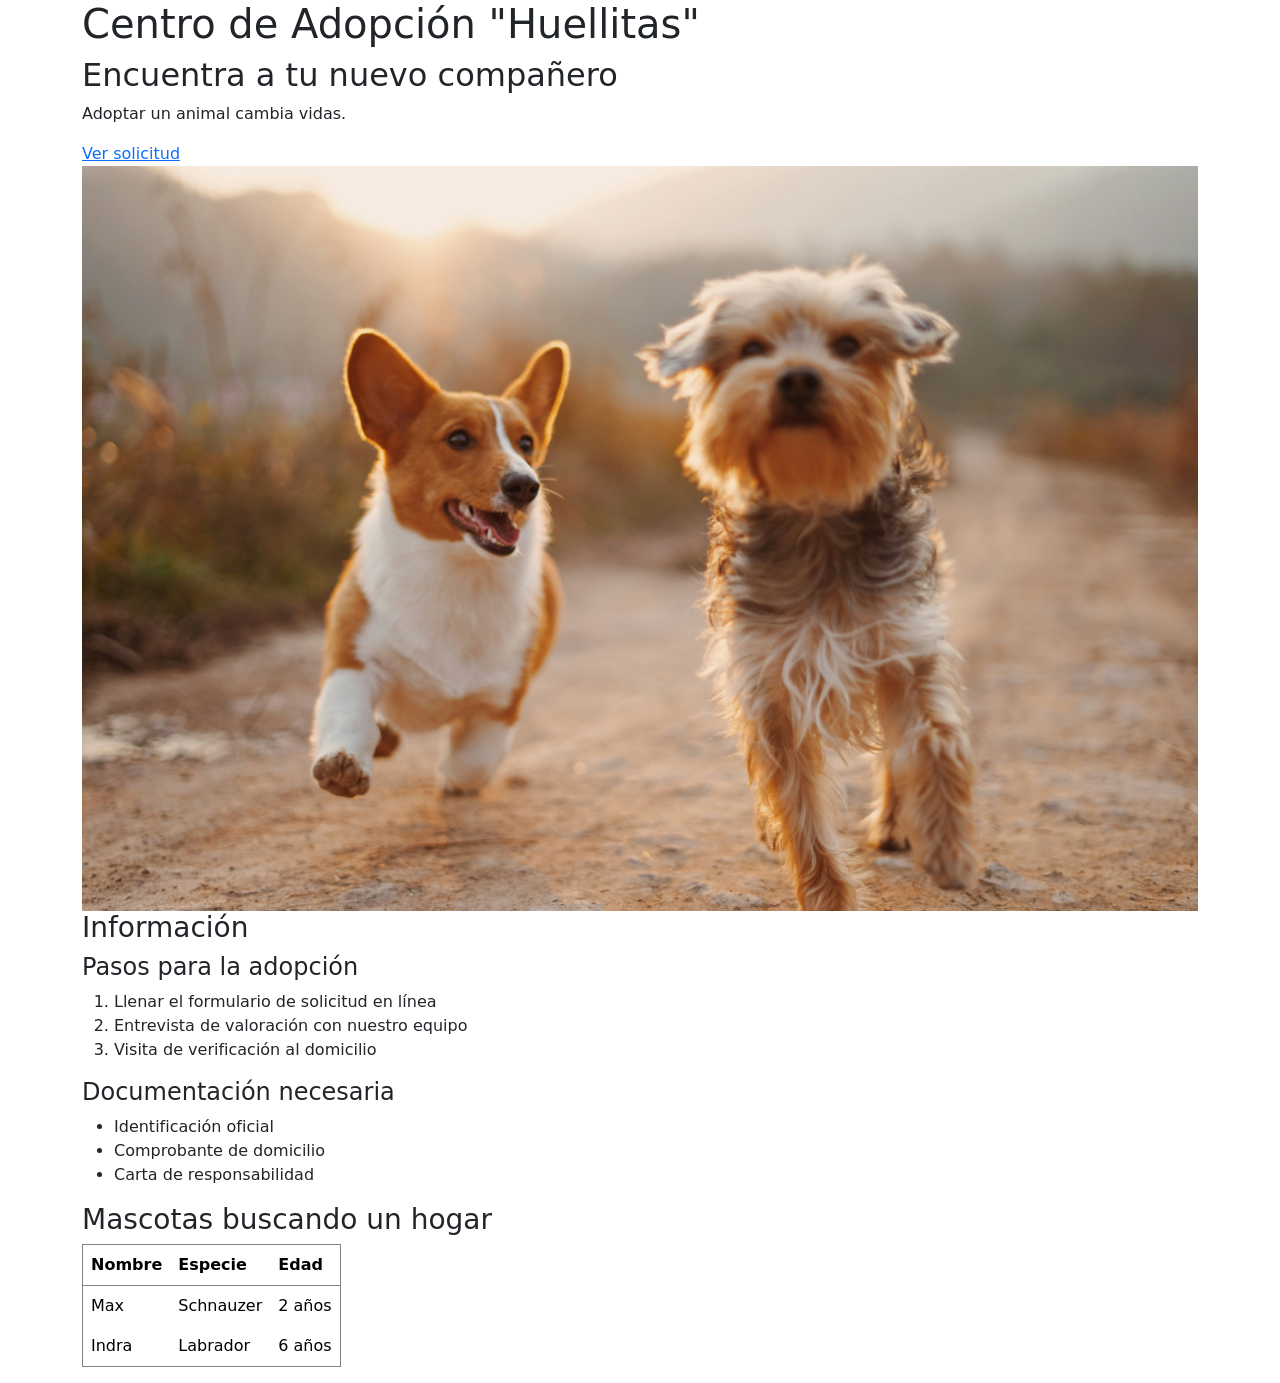
==== index.html @ dd80f207 "first commit" ====
<!DOCTYPE html>
<html lang="es">
<head>
  <meta charset="UTF-8">
  <meta name="viewport" content="width=device-width, initial-scale=1.0">
  <title>Centro de adopción "Huellitas"</title>

  <link href="https://cdn.jsdelivr.net/npm/bootstrap@5.3.8/dist/css/bootstrap.min.css" rel="stylesheet">
</head>
<body>
  <header>
    <!-- Contenido de header -->
  </header>

  <main>
    <section class="hero">
      <div class="container">
        <div class="hero-contenido">
          <h1>Centro de Adopción "Huellitas"</h1>
          <h2>Encuentra a tu nuevo compañero</h2>
          <p>Adoptar un animal cambia vidas.</p>
          <a href="pages/solicitud.html">Ver solicitud</a>
          <img src="img/EBAC2.jpg" class="img-fluid" alt="Imagen ilustrativa de perros corriendo">
        </div>
      </div>
    </section>

    <section class="List">
    <div class="container">
        <h3>Información</h3>
        <div class="ordered list">
          <h4>Pasos para la adopción</h4>
            <ol>
              <li>Llenar el formulario de solicitud en línea</li>
              <li>Entrevista de valoración con nuestro equipo</li>
              <li>Visita de verificación al domicilio</li>
            </ol>
        </div>
        <div class="unordered-list">
          <h4>Documentación necesaria</h4>
            <ul>
              <li>Identificación oficial</li>
              <li>Comprobante de domicilio</li>
              <li>Carta de responsabilidad</li>
            </ul>
        </div>
    </div>
    </section>

    <section class="table">
    <div class="container">
      <h3>Mascotas buscando un hogar</h3>
        <table border="1" cellpadding="8">
          <thead>
            <tr>
              <th>Nombre</th>
              <th>Especie</th>
              <th>Edad</th>
            </tr>
          </thead>
          <tbody>
           <tr>
            <td>Max</td>
            <td>Schnauzer</td>
            <td>2 años</td>
           </tr>
           <tr>
            <td>Indra</td>
            <td>Labrador</td>
            <td>6 años</td>
           </tr>
          </tbody>
        </table>
    </div>   
    </section>
  </main>

  <footer>
    <!-- Contenido de footer -->
  </footer>
</body>
</html>
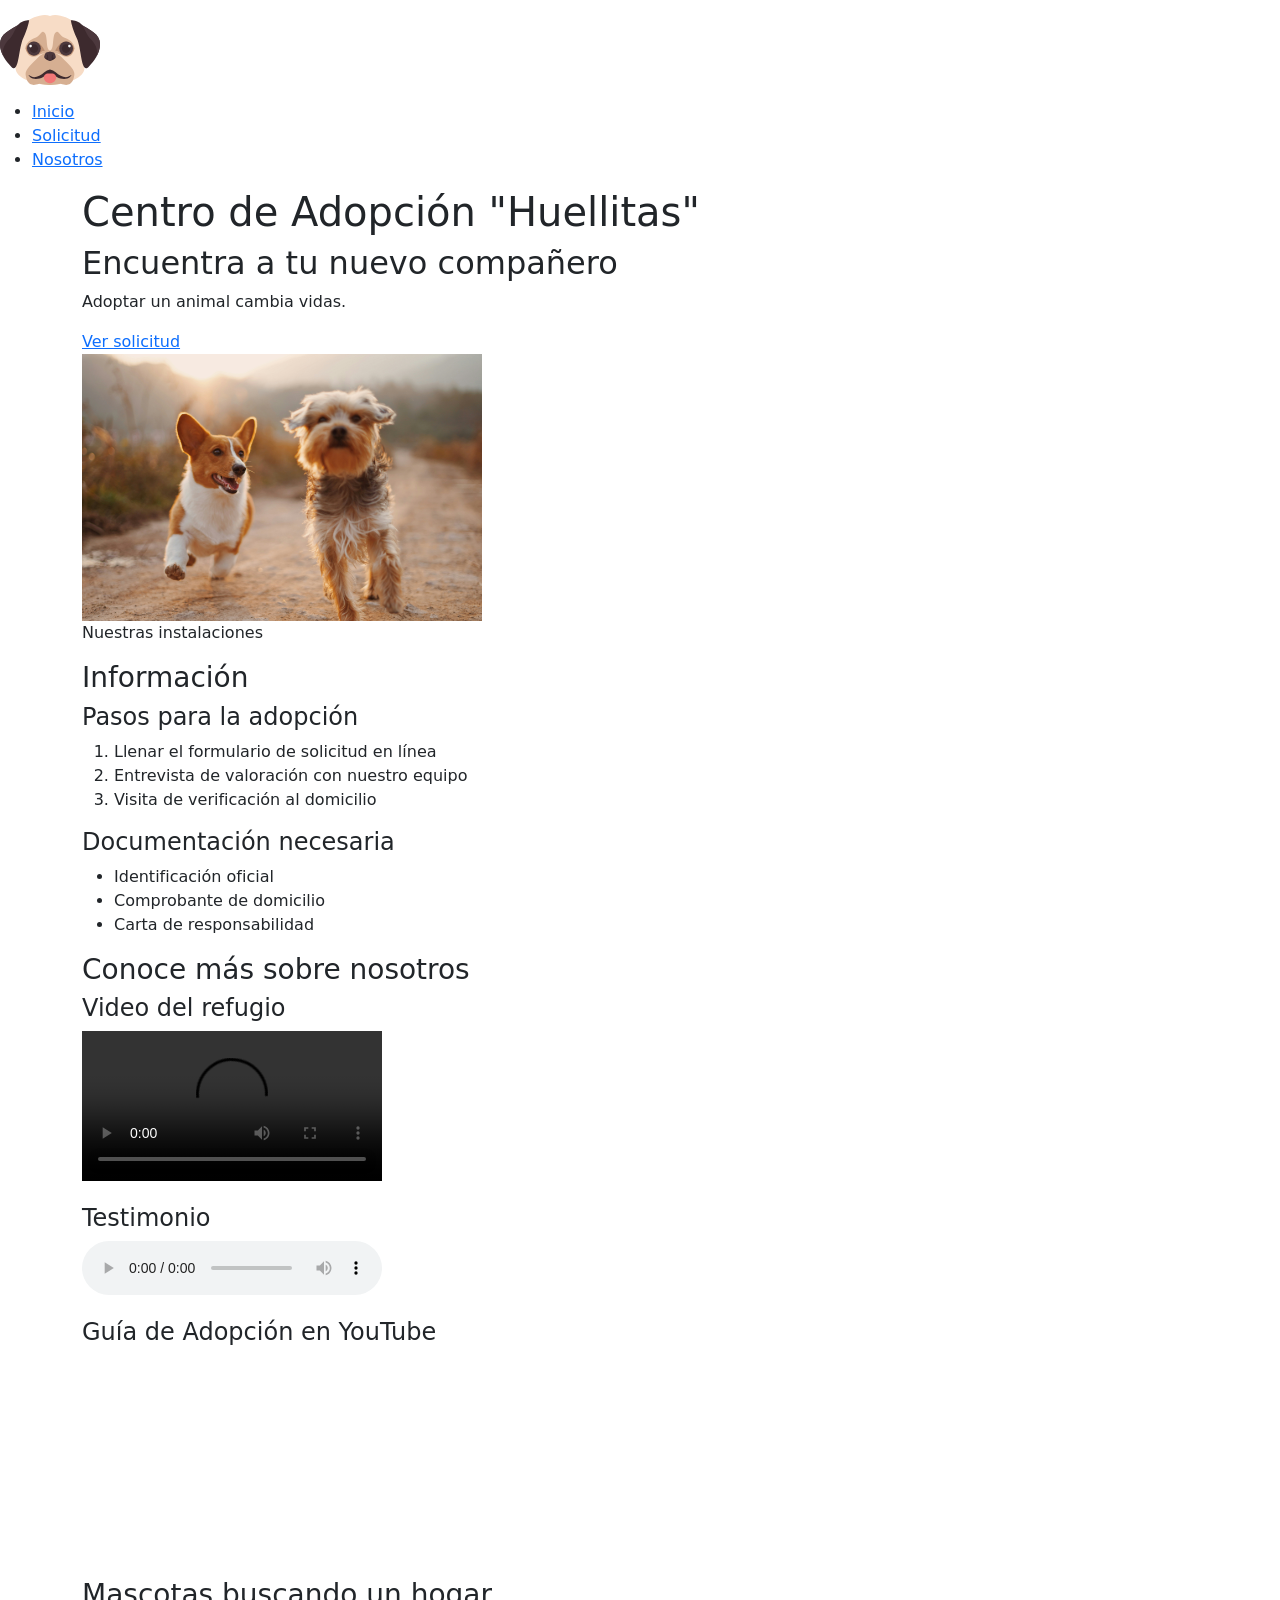
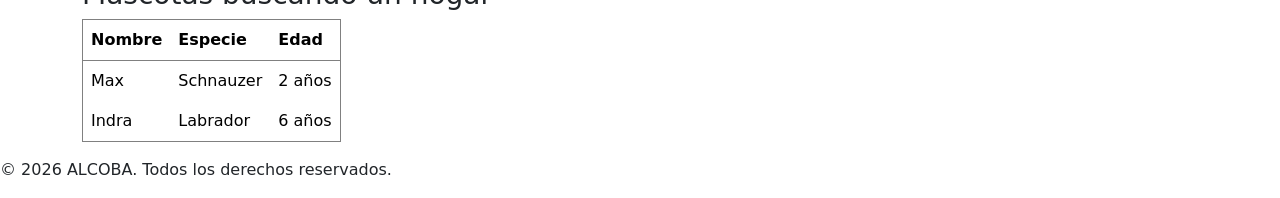
==== commit 722f0a52: "entrega 2 lista" ====
--- a/index.html
+++ b/index.html
@@ -4,12 +4,50 @@
   <meta charset="UTF-8">
   <meta name="viewport" content="width=device-width, initial-scale=1.0">
   <title>Centro de adopción "Huellitas"</title>
-
+<!-- Link de bootstap -->
   <link href="https://cdn.jsdelivr.net/npm/bootstrap@5.3.8/dist/css/bootstrap.min.css" rel="stylesheet">
 </head>
 <body>
   <header>
-    <!-- Contenido de header -->
+<!-- SVG Importado -->
+    <svg width="100px" height="auto" viewBox="0 -14.49 96 96" xmlns="http://www.w3.org/2000/svg">
+      <g transform="translate(-288.456 -192.331)">
+        <path d="M336.456,193.307a12.651,12.651,0,0,0-5.248-.953c-5.773.437-14.711,2.99-18.05,7.485-4.852,6.533-10.925,34.569-9.7,44.368s21.567,15.152,33,15.152Z" fill="#f7dcc6"/>
+        <path d="M336.456,227.442s-6.963.544-11.455,5.522-12.853,10.983-11.967,16.74,2.82,12.191,13.121,8.572a42.352,42.352,0,0,0,10.3,1.083Z" fill="#d6af92"/>
+        <path d="M330.215,208.55c4.822,1.814,1.644,16.83,6.241,17.783V228.6s-6.887-.116-12.123,2.773c-3.766,2.078-9.745,1.4-11.228-6.913-.6-3.356,2.639-7.909,9.333-10.289C327.413,212.406,327.688,207.6,330.215,208.55Z" fill="#d6af92"/>
+        <path d="M331.208,233.046c-.072,1.706,5.248,3.4,5.248,3.4v-9.008S331.381,228.962,331.208,233.046Z" fill="#3d2a2e"/>
+        <path d="M336.456,227.442a13.362,13.362,0,0,0-3.552.768c-1.211.576-2.3,3.915-1.7,4.836s2.048.346,2.538,0-.853-2.994,0-2.878,1.58,3.914.732,4.145,1.978,2.137,1.978,2.137Z" fill="#4c383d"/>
+        <path d="M331,225.556c-.5-.967-4.083-7.948-10.012-7.948-4.962,0-7.953,5.764-7.953,6.856s2.042,6.224,7.077,6.857,7.622-4.267,8.847-4.4S331.952,227.4,331,225.556Z" fill="#bb8d6f"/>
+        <ellipse cx="6.648" cy="6.855" rx="6.648" ry="6.855" transform="translate(314.339 217.609)" fill="#4c383d"/>
+        <ellipse cx="4.014" cy="4.139" rx="4.014" ry="4.139" transform="translate(316.973 220.325)" fill="#3d2a2e"/>
+        <ellipse cx="1.239" cy="1.277" rx="1.239" ry="1.277" transform="translate(316.579 220.799)" fill="#fbfcfc"/>
+        <path d="M316.482,197.173s-6.513-.136-9.833,3.675-15.756,7.3-17.754,15.867c-2.262,9.7,4.671,19.47,10.348,25.234,7.566,7.683,6.768-17.148,11.493-27.355S316.482,197.173,316.482,197.173Z" fill="#3d2a2e"/>
+        <path d="M336.456,244.615a10.4,10.4,0,0,0-5.42,2.586c-3.963,3.67-9.194,5.852-12.387,4.083s-3.766-1.72-1.117.705,8.907,1.794,11.972,0,6.952-.841,6.952-.841Z" fill="#3d2a2e"/>
+        <path d="M336.456,248.508s-3.888-.79-5.42,1.81.5,7.363,5.42,7.363Z" fill="#f37777"/>
+        <path d="M288.895,216.715c-1.229,5.273.266,10.559,2.79,15.216-1.964-6.179,1.981-13.4,5.724-16.486,3.47-2.858,6.019-11.031,8.619-13.987C302.014,205.047,290.786,208.6,288.895,216.715Z" fill="#4c383d"/>
+        <path d="M336.456,193.307a12.651,12.651,0,0,1,5.248-.953c5.773.437,14.711,2.99,18.05,7.485,4.853,6.533,10.926,34.569,9.705,44.368s-21.567,15.152-33,15.152Z" fill="#f7dcc6"/>
+        <path d="M336.456,227.442s6.963.544,11.455,5.522,12.853,10.983,11.967,16.74-2.82,12.191-13.121,8.572a42.352,42.352,0,0,1-10.3,1.083Z" fill="#d6af92"/>
+        <path d="M342.7,208.55c-4.822,1.814-1.644,16.83-6.241,17.783V228.6s6.887-.116,12.123,2.773c3.767,2.078,9.745,1.4,11.229-6.913.6-3.356-2.64-7.909-9.333-10.289C345.5,212.406,345.224,207.6,342.7,208.55Z" fill="#d6af92"/>
+        <path d="M341.7,233.046c.072,1.706-5.248,3.4-5.248,3.4v-9.008S341.531,228.962,341.7,233.046Z" fill="#3d2a2e"/>
+        <path d="M336.456,227.442a13.362,13.362,0,0,1,3.552.768c1.211.576,2.3,3.915,1.7,4.836s-2.048.346-2.538,0,.853-2.994,0-2.878-1.58,3.914-.732,4.145-1.978,2.137-1.978,2.137Z" fill="#4c383d"/>
+        <path d="M341.913,225.556c.5-.967,4.083-7.948,10.012-7.948,4.963,0,7.953,5.764,7.953,6.856s-2.041,6.224-7.077,6.857-7.622-4.267-8.846-4.4S340.961,227.4,341.913,225.556Z" fill="#bb8d6f"/>
+        <ellipse cx="6.648" cy="6.855" rx="6.648" ry="6.855" transform="translate(345.277 217.609)" fill="#4c383d"/>
+        <ellipse cx="4.014" cy="4.139" rx="4.014" ry="4.139" transform="translate(347.911 220.325)" fill="#3d2a2e"/>
+        <ellipse cx="1.239" cy="1.277" rx="1.239" ry="1.277" transform="translate(353.855 220.799)" fill="#fbfcfc"/>
+        <path d="M356.43,197.173s6.513-.136,9.833,3.675,15.756,7.3,17.754,15.867c2.262,9.7-4.671,19.47-10.347,25.234-7.566,7.683-6.768-17.148-11.493-27.355S356.43,197.173,356.43,197.173Z" fill="#3d2a2e"/>
+        <path d="M336.456,244.615a10.4,10.4,0,0,1,5.42,2.586c3.963,3.67,9.2,5.852,12.387,4.083s3.767-1.72,1.117.705-8.907,1.794-11.971,0-6.953-.841-6.953-.841Z" fill="#3d2a2e"/>
+        <path d="M336.456,248.508s3.888-.79,5.42,1.81-.5,7.363-5.42,7.363Z" fill="#f37777"/>
+        <path d="M384.017,216.715c1.229,5.273-.266,10.559-2.789,15.216,1.963-6.179-1.981-13.4-5.724-16.486-3.47-2.858-6.02-11.031-8.62-13.987C370.9,205.047,382.126,208.6,384.017,216.715Z" fill="#4c383d"/>
+      </g>
+    </svg>
+    <nav>
+      <ul>
+        <!-- Páginas aun no hechas o en proceso -->
+        <li><a href="index.html">Inicio</a></li>
+        <li><a href="pages/solicitud.html">Solicitud</a></li>
+        <li><a href="index.html">Nosotros</a></li>
+      </ul>
+    </nav>
   </header>
 
   <main>
@@ -19,8 +57,11 @@
           <h1>Centro de Adopción "Huellitas"</h1>
           <h2>Encuentra a tu nuevo compañero</h2>
           <p>Adoptar un animal cambia vidas.</p>
-          <a href="pages/solicitud.html">Ver solicitud</a>
-          <img src="img/EBAC2.jpg" class="img-fluid" alt="Imagen ilustrativa de perros corriendo">
+          <a href="pages/solicitud.html">Ver solicitud</a><br>
+          <figure>
+            <img src="assets/img/EBAC2.jpg" width="400px" class="img-fluid" alt="Imagen ilustrativa de perros corriendo">
+            <figcaption>Nuestras instalaciones</figcaption>
+          </figure>
         </div>
       </div>
     </section>
@@ -28,7 +69,7 @@
     <section class="List">
     <div class="container">
         <h3>Información</h3>
-        <div class="ordered list">
+        <div class="ordered-list">
           <h4>Pasos para la adopción</h4>
             <ol>
               <li>Llenar el formulario de solicitud en línea</li>
@@ -45,6 +86,28 @@
             </ul>
         </div>
     </div>
+    </section>
+
+    <section class="multimedia-section">
+      <div class="container">
+        <h3>Conoce más sobre nosotros</h3>
+        
+        <!-- Video local -->
+        <div class="mb-3">
+          <h4>Video del refugio</h4>
+          <video controls src="assets/video/Grabación de pantalla 2026-08-13 a la(s) 2.33.34.mov" width="300"></video>
+        </div>
+
+        <!-- Audio local -->
+        <div class="mb-3">
+          <h4>Testimonio</h4>
+          <audio controls src="assets/audio/Nueva grabación 3.m4a"></audio>
+        </div>
+
+        <!-- Video de YouTube (iframe) -->
+        <div class="mb-3">
+          <h4>Guía de Adopción en YouTube</h4>
+          <iframe width="380" height="200" src="https://www.youtube.com/embed/UTsLdXhrJgI" title="YouTube video player" allowfullscreen></iframe>      </div>
     </section>
 
     <section class="table">
@@ -76,7 +139,7 @@
   </main>
 
   <footer>
-    <!-- Contenido de footer -->
+    <p>&copy; 2026 ALCOBA. Todos los derechos reservados.</p>
   </footer>
 </body>
 </html>
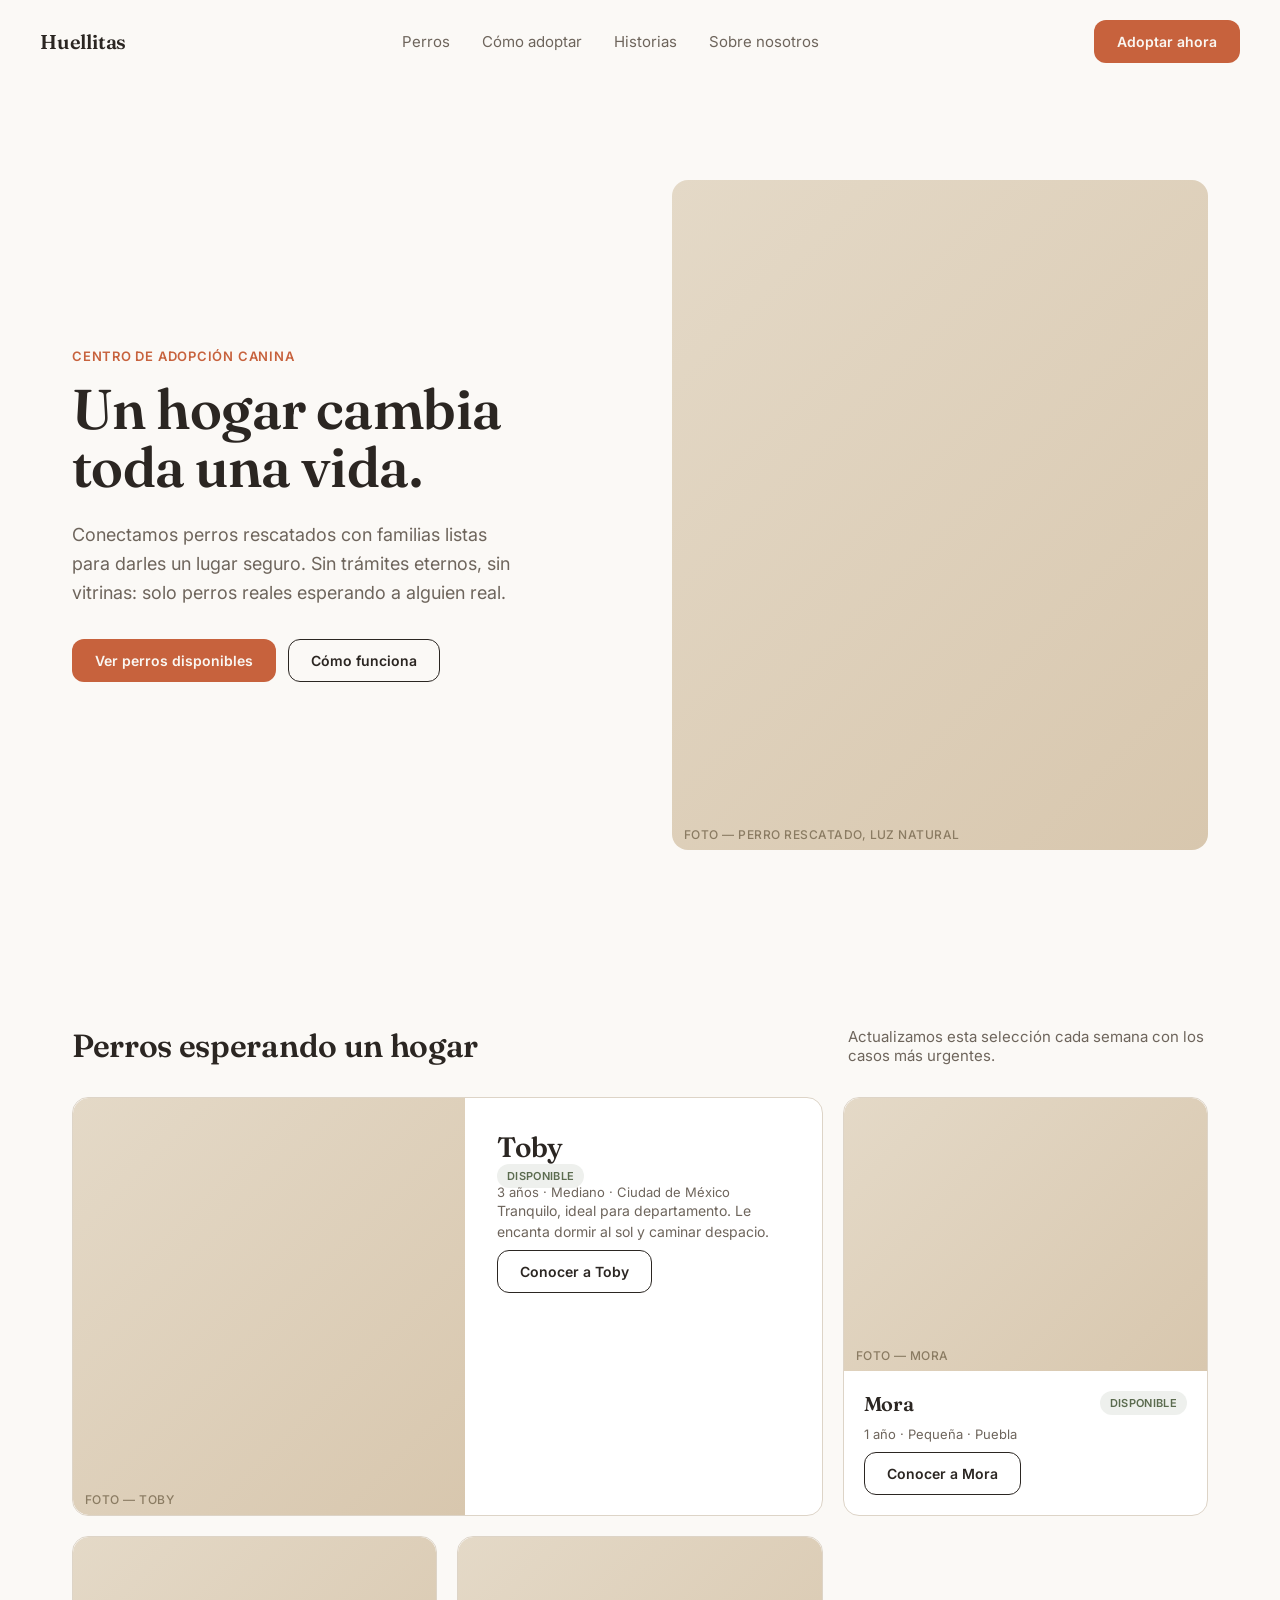
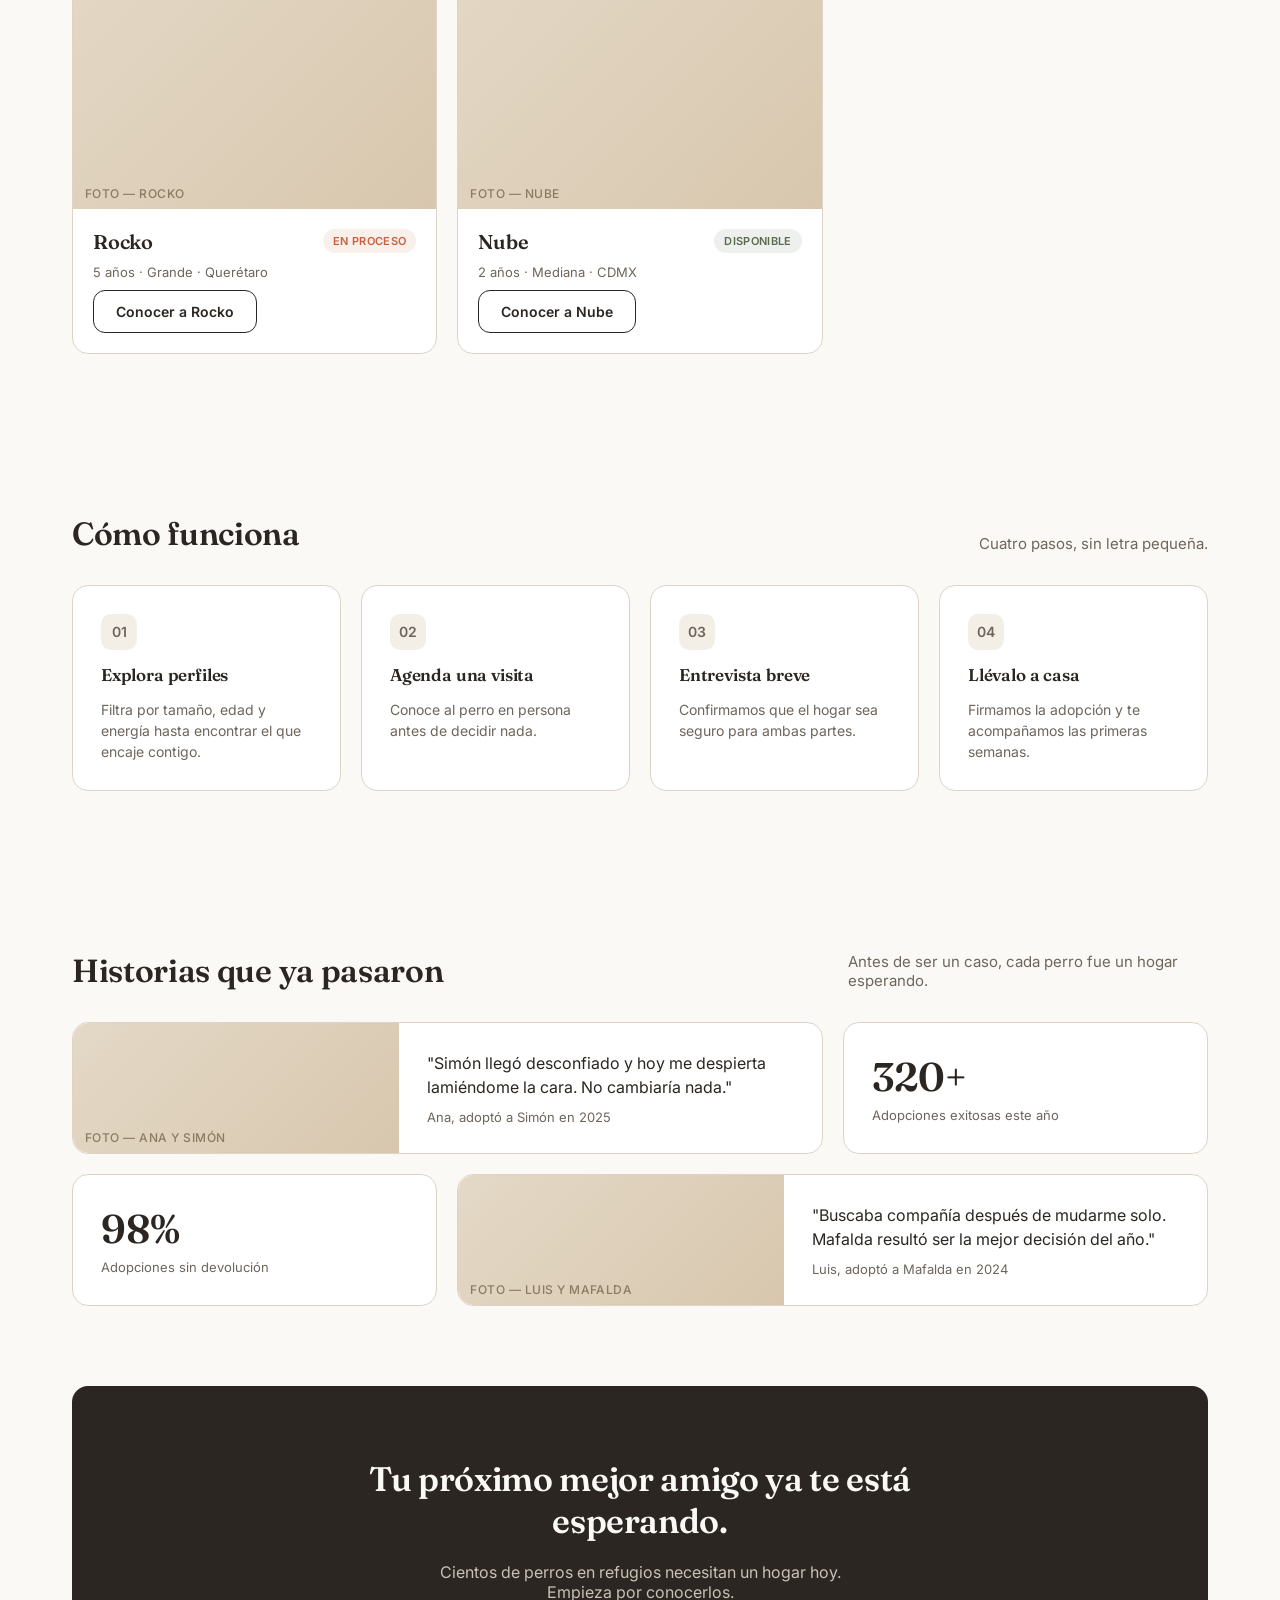
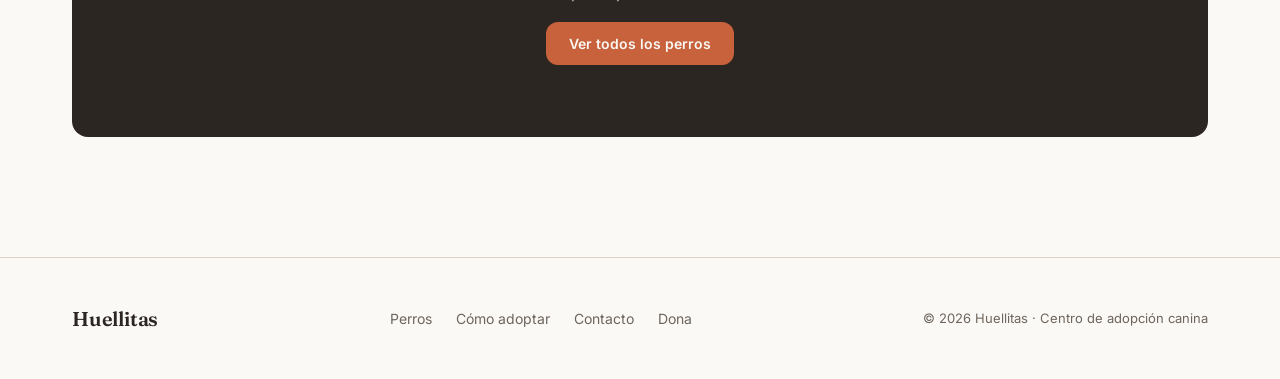
==== commit 4bae2a69: "Rediseño completo" ====
--- a/index.html
+++ b/index.html
@@ -1,145 +1,195 @@
 <!DOCTYPE html>
 <html lang="es">
 <head>
-  <meta charset="UTF-8">
-  <meta name="viewport" content="width=device-width, initial-scale=1.0">
-  <title>Centro de adopción "Huellitas"</title>
-<!-- Link de bootstap -->
-  <link href="https://cdn.jsdelivr.net/npm/bootstrap@5.3.8/dist/css/bootstrap.min.css" rel="stylesheet">
+<meta charset="UTF-8">
+<meta name="viewport" content="width=device-width, initial-scale=1.0">
+<title>HUELLITAS — Centro de adopción canina</title>
+<link rel="preconnect" href="https://fonts.googleapis.com">
+<link rel="preconnect" href="https://fonts.gstatic.com" crossorigin>
+<link href="https://fonts.googleapis.com/css2?family=Fraunces:opsz,wght@9..144,400;9..144,500;9..144,600&family=Inter:wght@400;500;600;700&display=swap" rel="stylesheet">
+<link rel="stylesheet" href="styles/main.css">
 </head>
 <body>
-  <header>
-<!-- SVG Importado -->
-    <svg width="100px" height="auto" viewBox="0 -14.49 96 96" xmlns="http://www.w3.org/2000/svg">
-      <g transform="translate(-288.456 -192.331)">
-        <path d="M336.456,193.307a12.651,12.651,0,0,0-5.248-.953c-5.773.437-14.711,2.99-18.05,7.485-4.852,6.533-10.925,34.569-9.7,44.368s21.567,15.152,33,15.152Z" fill="#f7dcc6"/>
-        <path d="M336.456,227.442s-6.963.544-11.455,5.522-12.853,10.983-11.967,16.74,2.82,12.191,13.121,8.572a42.352,42.352,0,0,0,10.3,1.083Z" fill="#d6af92"/>
-        <path d="M330.215,208.55c4.822,1.814,1.644,16.83,6.241,17.783V228.6s-6.887-.116-12.123,2.773c-3.766,2.078-9.745,1.4-11.228-6.913-.6-3.356,2.639-7.909,9.333-10.289C327.413,212.406,327.688,207.6,330.215,208.55Z" fill="#d6af92"/>
-        <path d="M331.208,233.046c-.072,1.706,5.248,3.4,5.248,3.4v-9.008S331.381,228.962,331.208,233.046Z" fill="#3d2a2e"/>
-        <path d="M336.456,227.442a13.362,13.362,0,0,0-3.552.768c-1.211.576-2.3,3.915-1.7,4.836s2.048.346,2.538,0-.853-2.994,0-2.878,1.58,3.914.732,4.145,1.978,2.137,1.978,2.137Z" fill="#4c383d"/>
-        <path d="M331,225.556c-.5-.967-4.083-7.948-10.012-7.948-4.962,0-7.953,5.764-7.953,6.856s2.042,6.224,7.077,6.857,7.622-4.267,8.847-4.4S331.952,227.4,331,225.556Z" fill="#bb8d6f"/>
-        <ellipse cx="6.648" cy="6.855" rx="6.648" ry="6.855" transform="translate(314.339 217.609)" fill="#4c383d"/>
-        <ellipse cx="4.014" cy="4.139" rx="4.014" ry="4.139" transform="translate(316.973 220.325)" fill="#3d2a2e"/>
-        <ellipse cx="1.239" cy="1.277" rx="1.239" ry="1.277" transform="translate(316.579 220.799)" fill="#fbfcfc"/>
-        <path d="M316.482,197.173s-6.513-.136-9.833,3.675-15.756,7.3-17.754,15.867c-2.262,9.7,4.671,19.47,10.348,25.234,7.566,7.683,6.768-17.148,11.493-27.355S316.482,197.173,316.482,197.173Z" fill="#3d2a2e"/>
-        <path d="M336.456,244.615a10.4,10.4,0,0,0-5.42,2.586c-3.963,3.67-9.194,5.852-12.387,4.083s-3.766-1.72-1.117.705,8.907,1.794,11.972,0,6.952-.841,6.952-.841Z" fill="#3d2a2e"/>
-        <path d="M336.456,248.508s-3.888-.79-5.42,1.81.5,7.363,5.42,7.363Z" fill="#f37777"/>
-        <path d="M288.895,216.715c-1.229,5.273.266,10.559,2.79,15.216-1.964-6.179,1.981-13.4,5.724-16.486,3.47-2.858,6.019-11.031,8.619-13.987C302.014,205.047,290.786,208.6,288.895,216.715Z" fill="#4c383d"/>
-        <path d="M336.456,193.307a12.651,12.651,0,0,1,5.248-.953c5.773.437,14.711,2.99,18.05,7.485,4.853,6.533,10.926,34.569,9.705,44.368s-21.567,15.152-33,15.152Z" fill="#f7dcc6"/>
-        <path d="M336.456,227.442s6.963.544,11.455,5.522,12.853,10.983,11.967,16.74-2.82,12.191-13.121,8.572a42.352,42.352,0,0,1-10.3,1.083Z" fill="#d6af92"/>
-        <path d="M342.7,208.55c-4.822,1.814-1.644,16.83-6.241,17.783V228.6s6.887-.116,12.123,2.773c3.767,2.078,9.745,1.4,11.229-6.913.6-3.356-2.64-7.909-9.333-10.289C345.5,212.406,345.224,207.6,342.7,208.55Z" fill="#d6af92"/>
-        <path d="M341.7,233.046c.072,1.706-5.248,3.4-5.248,3.4v-9.008S341.531,228.962,341.7,233.046Z" fill="#3d2a2e"/>
-        <path d="M336.456,227.442a13.362,13.362,0,0,1,3.552.768c1.211.576,2.3,3.915,1.7,4.836s-2.048.346-2.538,0,.853-2.994,0-2.878-1.58,3.914-.732,4.145-1.978,2.137-1.978,2.137Z" fill="#4c383d"/>
-        <path d="M341.913,225.556c.5-.967,4.083-7.948,10.012-7.948,4.963,0,7.953,5.764,7.953,6.856s-2.041,6.224-7.077,6.857-7.622-4.267-8.846-4.4S340.961,227.4,341.913,225.556Z" fill="#bb8d6f"/>
-        <ellipse cx="6.648" cy="6.855" rx="6.648" ry="6.855" transform="translate(345.277 217.609)" fill="#4c383d"/>
-        <ellipse cx="4.014" cy="4.139" rx="4.014" ry="4.139" transform="translate(347.911 220.325)" fill="#3d2a2e"/>
-        <ellipse cx="1.239" cy="1.277" rx="1.239" ry="1.277" transform="translate(353.855 220.799)" fill="#fbfcfc"/>
-        <path d="M356.43,197.173s6.513-.136,9.833,3.675,15.756,7.3,17.754,15.867c2.262,9.7-4.671,19.47-10.347,25.234-7.566,7.683-6.768-17.148-11.493-27.355S356.43,197.173,356.43,197.173Z" fill="#3d2a2e"/>
-        <path d="M336.456,244.615a10.4,10.4,0,0,1,5.42,2.586c3.963,3.67,9.2,5.852,12.387,4.083s3.767-1.72,1.117.705-8.907,1.794-11.971,0-6.953-.841-6.953-.841Z" fill="#3d2a2e"/>
-        <path d="M336.456,248.508s3.888-.79,5.42,1.81-.5,7.363-5.42,7.363Z" fill="#f37777"/>
-        <path d="M384.017,216.715c1.229,5.273-.266,10.559-2.789,15.216,1.963-6.179-1.981-13.4-5.724-16.486-3.47-2.858-6.02-11.031-8.62-13.987C370.9,205.047,382.126,208.6,384.017,216.715Z" fill="#4c383d"/>
-      </g>
-    </svg>
-    <nav>
-      <ul>
-        <!-- Páginas aun no hechas o en proceso -->
-        <li><a href="index.html">Inicio</a></li>
-        <li><a href="pages/solicitud.html">Solicitud</a></li>
-        <li><a href="index.html">Nosotros</a></li>
-      </ul>
+
+<header id="siteHeader">
+  <div class="wrap nav">
+    <div class="logo">Huellitas</div>
+    <nav class="nav-links">
+      <a href="#">Perros</a>
+      <a href="#">Cómo adoptar</a>
+      <a href="#">Historias</a>
+      <a href="#">Sobre nosotros</a>
     </nav>
-  </header>
+    <a href="#" class="btn btn-primary">Adoptar ahora</a>
+  </div>
+</header>
 
-  <main>
-    <section class="hero">
-      <div class="container">
-        <div class="hero-contenido">
-          <h1>Centro de Adopción "Huellitas"</h1>
-          <h2>Encuentra a tu nuevo compañero</h2>
-          <p>Adoptar un animal cambia vidas.</p>
-          <a href="pages/solicitud.html">Ver solicitud</a><br>
-          <figure>
-            <img src="assets/img/EBAC2.jpg" width="400px" class="img-fluid" alt="Imagen ilustrativa de perros corriendo">
-            <figcaption>Nuestras instalaciones</figcaption>
-          </figure>
+<main class="wrap">
+
+  <!-- HERO -->
+  <section class="hero">
+    <div>
+      <span class="hero-eyebrow">Centro de adopción canina</span>
+      <h1>Un hogar cambia<br>toda una vida.</h1>
+      <p class="lead">Conectamos perros rescatados con familias listas para darles un lugar seguro. Sin trámites eternos, sin vitrinas: solo perros reales esperando a alguien real.</p>
+      <div class="hero-actions">
+        <a href="#" class="btn btn-primary">Ver perros disponibles</a>
+        <a href="#" class="btn btn-secondary">Cómo funciona</a>
+      </div>
+    </div>
+    <div class="photo hero-photo"><span>Foto — perro rescatado, luz natural</span></div>
+  </section>
+
+  <!-- PERROS DESTACADOS (Bento) -->
+  <section class="section">
+    <div class="section-head">
+      <h2>Perros esperando un hogar</h2>
+      <p>Actualizamos esta selección cada semana con los casos más urgentes.</p>
+    </div>
+    <div class="bento">
+      <div class="cell featured-dog col-8">
+        <div class="photo"><span>Foto — Toby</span></div>
+        <div class="body">
+          <div class="top-row">
+            <h3>Toby</h3>
+            <span class="badge badge-available">Disponible</span>
+          </div>
+          <p class="meta">3 años · Mediano · Ciudad de México</p>
+          <p style="color:var(--ink-soft);font-size:14px;line-height:1.5;">Tranquilo, ideal para departamento. Le encanta dormir al sol y caminar despacio.</p>
+          <a href="#" class="btn btn-secondary" style="margin-top:8px;">Conocer a Toby</a>
         </div>
       </div>
-    </section>
 
-    <section class="List">
-    <div class="container">
-        <h3>Información</h3>
-        <div class="ordered-list">
-          <h4>Pasos para la adopción</h4>
-            <ol>
-              <li>Llenar el formulario de solicitud en línea</li>
-              <li>Entrevista de valoración con nuestro equipo</li>
-              <li>Visita de verificación al domicilio</li>
-            </ol>
+      <div class="cell dog-card col-4">
+        <div class="photo"><span>Foto — Mora</span></div>
+        <div class="body">
+          <div class="top-row">
+            <h3>Mora</h3>
+            <span class="badge badge-available">Disponible</span>
+          </div>
+          <p class="meta">1 año · Pequeña · Puebla</p>
+          <a href="#" class="btn btn-secondary">Conocer a Mora</a>
         </div>
-        <div class="unordered-list">
-          <h4>Documentación necesaria</h4>
-            <ul>
-              <li>Identificación oficial</li>
-              <li>Comprobante de domicilio</li>
-              <li>Carta de responsabilidad</li>
-            </ul>
+      </div>
+
+      <div class="cell dog-card col-4">
+        <div class="photo"><span>Foto — Rocko</span></div>
+        <div class="body">
+          <div class="top-row">
+            <h3>Rocko</h3>
+            <span class="badge badge-process">En proceso</span>
+          </div>
+          <p class="meta">5 años · Grande · Querétaro</p>
+          <a href="#" class="btn btn-secondary">Conocer a Rocko</a>
         </div>
+      </div>
+
+      <div class="cell dog-card col-4">
+        <div class="photo"><span>Foto — Nube</span></div>
+        <div class="body">
+          <div class="top-row">
+            <h3>Nube</h3>
+            <span class="badge badge-available">Disponible</span>
+          </div>
+          <p class="meta">2 años · Mediana · CDMX</p>
+          <a href="#" class="btn btn-secondary">Conocer a Nube</a>
+        </div>
+      </div>
     </div>
-    </section>
+  </section>
 
-    <section class="multimedia-section">
-      <div class="container">
-        <h3>Conoce más sobre nosotros</h3>
-        
-        <!-- Video local -->
-        <div class="mb-3">
-          <h4>Video del refugio</h4>
-          <video controls src="assets/video/Grabación de pantalla 2026-08-13 a la(s) 2.33.34.mov" width="300"></video>
+  <!-- CÓMO FUNCIONA (Bento simétrico) -->
+  <section class="section">
+    <div class="section-head">
+      <h2>Cómo funciona</h2>
+      <p>Cuatro pasos, sin letra pequeña.</p>
+    </div>
+    <div class="bento">
+      <div class="cell process-cell col-3">
+        <div class="process-num">01</div>
+        <h3>Explora perfiles</h3>
+        <p>Filtra por tamaño, edad y energía hasta encontrar el que encaje contigo.</p>
+      </div>
+      <div class="cell process-cell col-3">
+        <div class="process-num">02</div>
+        <h3>Agenda una visita</h3>
+        <p>Conoce al perro en persona antes de decidir nada.</p>
+      </div>
+      <div class="cell process-cell col-3">
+        <div class="process-num">03</div>
+        <h3>Entrevista breve</h3>
+        <p>Confirmamos que el hogar sea seguro para ambas partes.</p>
+      </div>
+      <div class="cell process-cell col-3">
+        <div class="process-num">04</div>
+        <h3>Llévalo a casa</h3>
+        <p>Firmamos la adopción y te acompañamos las primeras semanas.</p>
+      </div>
+    </div>
+  </section>
+
+  <!-- HISTORIAS (Bento editorial) -->
+  <section class="section">
+    <div class="section-head">
+      <h2>Historias que ya pasaron</h2>
+      <p>Antes de ser un caso, cada perro fue un hogar esperando.</p>
+    </div>
+    <div class="bento">
+      <div class="cell story-cell col-8">
+        <div class="photo"><span>Foto — Ana y Simón</span></div>
+        <div class="body">
+          <p class="quote">"Simón llegó desconfiado y hoy me despierta lamiéndome la cara. No cambiaría nada."</p>
+          <p class="who">Ana, adoptó a Simón en 2025</p>
         </div>
+      </div>
+      <div class="cell stat-cell col-4">
+        <div class="stat-num">320+</div>
+        <div class="stat-label">Adopciones exitosas este año</div>
+      </div>
+      <div class="cell stat-cell col-4">
+        <div class="stat-num">98%</div>
+        <div class="stat-label">Adopciones sin devolución</div>
+      </div>
+      <div class="cell story-cell col-8">
+        <div class="photo"><span>Foto — Luis y Mafalda</span></div>
+        <div class="body">
+          <p class="quote">"Buscaba compañía después de mudarme solo. Mafalda resultó ser la mejor decisión del año."</p>
+          <p class="who">Luis, adoptó a Mafalda en 2024</p>
+        </div>
+      </div>
+    </div>
+  </section>
 
-        <!-- Audio local -->
-        <div class="mb-3">
-          <h4>Testimonio</h4>
-          <audio controls src="assets/audio/Nueva grabación 3.m4a"></audio>
-        </div>
+  <!-- CTA FINAL — minimalismo puro -->
+  <section class="section" style="padding-top:0;">
+    <div class="cta">
+      <h2>Tu próximo mejor amigo ya te está esperando.</h2>
+      <p>Cientos de perros en refugios necesitan un hogar hoy. Empieza por conocerlos.</p>
+      <a href="#" class="btn btn-primary">Ver todos los perros</a>
+    </div>
+  </section>
 
-        <!-- Video de YouTube (iframe) -->
-        <div class="mb-3">
-          <h4>Guía de Adopción en YouTube</h4>
-          <iframe width="380" height="200" src="https://www.youtube.com/embed/UTsLdXhrJgI" title="YouTube video player" allowfullscreen></iframe>      </div>
-    </section>
+</main>
 
-    <section class="table">
-    <div class="container">
-      <h3>Mascotas buscando un hogar</h3>
-        <table border="1" cellpadding="8">
-          <thead>
-            <tr>
-              <th>Nombre</th>
-              <th>Especie</th>
-              <th>Edad</th>
-            </tr>
-          </thead>
-          <tbody>
-           <tr>
-            <td>Max</td>
-            <td>Schnauzer</td>
-            <td>2 años</td>
-           </tr>
-           <tr>
-            <td>Indra</td>
-            <td>Labrador</td>
-            <td>6 años</td>
-           </tr>
-          </tbody>
-        </table>
-    </div>   
-    </section>
-  </main>
+<footer>
+  <div class="wrap footer-row">
+    <div class="logo">Huellitas</div>
+    <div class="footer-links">
+      <a href="#">Perros</a>
+      <a href="#">Cómo adoptar</a>
+      <a href="#">Contacto</a>
+      <a href="#">Dona</a>
+    </div>
+    <div class="footer-copy">© 2026 Huellitas · Centro de adopción canina</div>
+  </div>
+</footer>
 
-  <footer>
-    <p>&copy; 2026 ALCOBA. Todos los derechos reservados.</p>
-  </footer>
+<script>
+  const header = document.getElementById('siteHeader');
+  window.addEventListener('scroll', () => {
+    header.classList.toggle('scrolled', window.scrollY > 8);
+  });
+</script>
+
 </body>
-</html>+</html>
--- a/styles/main.css
+++ b/styles/main.css
@@ -0,0 +1,214 @@
+:root{
+    --bg: #FBF9F6;
+    --bg-alt: #F4EFE6;
+    --surface: #FFFFFF;
+    --ink: #2B2622;
+    --ink-soft: #6E655C;
+    --line: #DDD4C7;
+    --accent: #C7623D;
+    --accent-hover: #B0532F;
+    --accent-soft: rgba(199,98,61,0.10);
+    --green: #5B6B4F;
+    --green-soft: rgba(91,107,79,0.10);
+    --radius-lg: 16px;
+    --radius-sm: 12px;
+    --shadow-soft: 0 4px 16px rgba(43,38,34,0.06);
+    --shadow-hover: 0 8px 24px rgba(43,38,34,0.10);
+  }
+  *{box-sizing:border-box;}
+  body{
+    margin:0;
+    background:var(--bg);
+    color:var(--ink);
+    font-family:'Inter', sans-serif;
+    -webkit-font-smoothing:antialiased;
+  }
+  h1,h2,h3{
+    font-family:'Fraunces', serif;
+    font-weight:600;
+    margin:0;
+    letter-spacing:-0.01em;
+  }
+  p{margin:0;}
+  img{display:block;width:100%;height:100%;object-fit:cover;}
+  a{text-decoration:none;color:inherit;}
+  .wrap{max-width:1200px;margin:0 auto;padding:0 32px;}
+  @media (max-width:768px){.wrap{padding:0 20px;}}
+
+  /* placeholder de foto — solo para el mockup */
+  .photo{
+    background:linear-gradient(135deg,#E4D9C7,#D8C7AE);
+    display:flex;align-items:flex-end;justify-content:flex-start;
+    position:relative;
+    color:#8a7b62;
+  }
+  .photo span{
+    font-size:12px;font-weight:500;letter-spacing:.04em;
+    padding:8px 12px;text-transform:uppercase;
+  }
+
+  /* HEADER */
+  header{
+    position:sticky;top:0;z-index:10;
+    background:var(--bg);
+    border-bottom:1px solid transparent;
+    transition:border-color .2s ease;
+  }
+  header.scrolled{border-bottom-color:var(--line);}
+  .nav{
+    display:flex;align-items:center;justify-content:space-between;
+    padding:20px 0;
+  }
+  .logo{font-family:'Fraunces',serif;font-weight:600;font-size:20px;letter-spacing:-0.01em;}
+  .nav-links{display:flex;gap:32px;font-size:15px;color:var(--ink-soft);}
+  .nav-links a:hover{color:var(--ink);}
+  .btn{
+    display:inline-flex;align-items:center;justify-content:center;
+    padding:12px 22px;border-radius:var(--radius-sm);
+    font-size:14px;font-weight:600;
+    transition:background .15s ease,color .15s ease,border-color .15s ease;
+    cursor:pointer;border:1px solid transparent;
+  }
+  .btn-primary{background:var(--accent);color:#FAF7F2;}
+  .btn-primary:hover{background:var(--accent-hover);}
+  .btn-secondary{border-color:var(--ink);color:var(--ink);background:transparent;}
+  .btn-secondary:hover{background:var(--ink);color:var(--bg);}
+  .btn-ghost{border-color:var(--line);color:var(--ink);background:var(--surface);}
+  .btn-ghost:hover{border-color:var(--ink-soft);}
+
+  @media (max-width:768px){
+    .nav-links{display:none;}
+  }
+
+  /* HERO — minimalismo puro, sin bento */
+  .hero{
+    padding:96px 0 96px;
+    display:grid;grid-template-columns:1fr 1fr;gap:64px;align-items:center;
+  }
+  .hero-eyebrow{
+    font-size:13px;font-weight:600;letter-spacing:.06em;text-transform:uppercase;
+    color:var(--accent);margin-bottom:16px;display:block;
+  }
+  .hero h1{font-size:56px;line-height:1.05;margin-bottom:24px;}
+  .hero p.lead{font-size:18px;color:var(--ink-soft);line-height:1.6;margin-bottom:32px;max-width:440px;}
+  .hero-actions{display:flex;gap:12px;}
+  .hero-photo{border-radius:var(--radius-lg);aspect-ratio:4/5;}
+
+  @media (max-width:900px){
+    .hero{grid-template-columns:1fr;padding:56px 0 64px;gap:32px;}
+    .hero h1{font-size:38px;}
+    .hero-photo{aspect-ratio:16/10;order:-1;}
+  }
+
+  /* SECTION LABELS */
+  .section{padding:80px 0;}
+  .section-head{
+    display:flex;justify-content:space-between;align-items:flex-end;
+    margin-bottom:32px;gap:24px;
+  }
+  .section-head h2{font-size:32px;}
+  .section-head p{color:var(--ink-soft);font-size:15px;max-width:360px;}
+  @media (max-width:768px){
+    .section{padding:56px 0;}
+    .section-head{flex-direction:column;align-items:flex-start;gap:12px;}
+  }
+
+  /* BENTO GRID — perros destacados */
+  .bento{
+    display:grid;
+    grid-template-columns:repeat(12,1fr);
+    gap:20px;
+  }
+  .cell{
+    background:var(--surface);
+    border:1px solid var(--line);
+    border-radius:var(--radius-lg);
+    overflow:hidden;
+    transition:box-shadow .2s ease,transform .2s ease;
+  }
+  .cell:hover{box-shadow:var(--shadow-hover);transform:translateY(-2px);}
+
+  /* card de perro */
+  .dog-card{display:flex;flex-direction:column;}
+  .dog-card .photo{aspect-ratio:4/3;border-radius:var(--radius-lg) var(--radius-lg) 0 0;}
+  .dog-card .body{padding:20px;display:flex;flex-direction:column;gap:10px;flex:1;}
+  .dog-card .top-row{display:flex;justify-content:space-between;align-items:flex-start;}
+  .dog-card h3{font-size:20px;}
+  .badge{
+    font-size:11px;font-weight:600;letter-spacing:.03em;text-transform:uppercase;
+    padding:5px 10px;border-radius:999px;white-space:nowrap;
+  }
+  .badge-available{background:var(--green-soft);color:var(--green);}
+  .badge-process{background:var(--accent-soft);color:var(--accent);}
+  .meta{font-size:13px;color:var(--ink-soft);}
+  .dog-card .btn{margin-top:auto;align-self:flex-start;}
+
+  .col-8{grid-column:span 8;}
+  .col-4{grid-column:span 4;}
+  .col-6{grid-column:span 6;}
+  .col-3{grid-column:span 3;}
+  .col-12{grid-column:span 12;}
+
+  .featured-dog{display:grid;grid-template-columns:1.1fr 1fr;}
+  .featured-dog .photo{aspect-ratio:auto;height:100%;border-radius:var(--radius-lg) 0 0 var(--radius-lg);}
+  .featured-dog .body{padding:32px;justify-content:center;}
+  .featured-dog h3{font-size:28px;}
+
+  @media (max-width:900px){
+    .bento{grid-template-columns:repeat(6,1fr);}
+    .col-8,.col-6,.col-4,.col-3,.col-12{grid-column:span 6;}
+    .featured-dog{grid-template-columns:1fr;}
+    .featured-dog .photo{border-radius:var(--radius-lg) var(--radius-lg) 0 0;aspect-ratio:16/10;}
+  }
+  @media (max-width:600px){
+    .bento{grid-template-columns:1fr;}
+    .col-8,.col-6,.col-4,.col-3,.col-12{grid-column:span 1;}
+  }
+
+  /* PROCESO — bento simétrico */
+  .process-cell{padding:28px;display:flex;flex-direction:column;gap:14px;}
+  .process-num{
+    width:36px;height:36px;border-radius:10px;
+    background:var(--bg-alt);color:var(--ink-soft);
+    display:flex;align-items:center;justify-content:center;
+    font-size:14px;font-weight:600;
+  }
+  .process-cell h3{font-size:17px;}
+  .process-cell p{font-size:14px;color:var(--ink-soft);line-height:1.5;}
+
+  /* HISTORIAS — bento editorial */
+  .story-cell{display:grid;grid-template-columns:1fr 1.3fr;}
+  .story-cell .photo{aspect-ratio:auto;height:100%;border-radius:var(--radius-lg) 0 0 var(--radius-lg);}
+  .story-cell .body{padding:28px;display:flex;flex-direction:column;justify-content:center;gap:10px;}
+  .story-cell p.quote{font-size:16px;line-height:1.5;color:var(--ink);}
+  .story-cell .who{font-size:13px;color:var(--ink-soft);}
+
+  .stat-cell{padding:28px;display:flex;flex-direction:column;justify-content:center;gap:6px;}
+  .stat-num{font-family:'Fraunces',serif;font-size:40px;font-weight:600;color:var(--ink);}
+  .stat-label{font-size:13px;color:var(--ink-soft);}
+
+  @media (max-width:900px){
+    .story-cell{grid-template-columns:1fr;}
+    .story-cell .photo{border-radius:var(--radius-lg) var(--radius-lg) 0 0;aspect-ratio:16/9;}
+  }
+
+  /* CTA final — minimalismo puro, sin grid */
+  .cta{
+    background:var(--ink);color:var(--bg);
+    border-radius:var(--radius-lg);
+    padding:72px 48px;text-align:center;
+    display:flex;flex-direction:column;align-items:center;gap:20px;
+  }
+  .cta h2{color:var(--bg);font-size:34px;max-width:560px;}
+  .cta p{color:#C9C1B6;font-size:16px;max-width:440px;}
+  .cta .btn-primary{background:var(--accent);}
+  @media (max-width:768px){
+    .cta{padding:48px 28px;}
+    .cta h2{font-size:26px;}
+  }
+
+  /* FOOTER */
+  footer{border-top:1px solid var(--line);padding:48px 0;margin-top:40px;}
+  .footer-row{display:flex;justify-content:space-between;align-items:center;flex-wrap:wrap;gap:16px;}
+  .footer-links{display:flex;gap:24px;font-size:14px;color:var(--ink-soft);}
+  .footer-copy{font-size:13px;color:var(--ink-soft);}
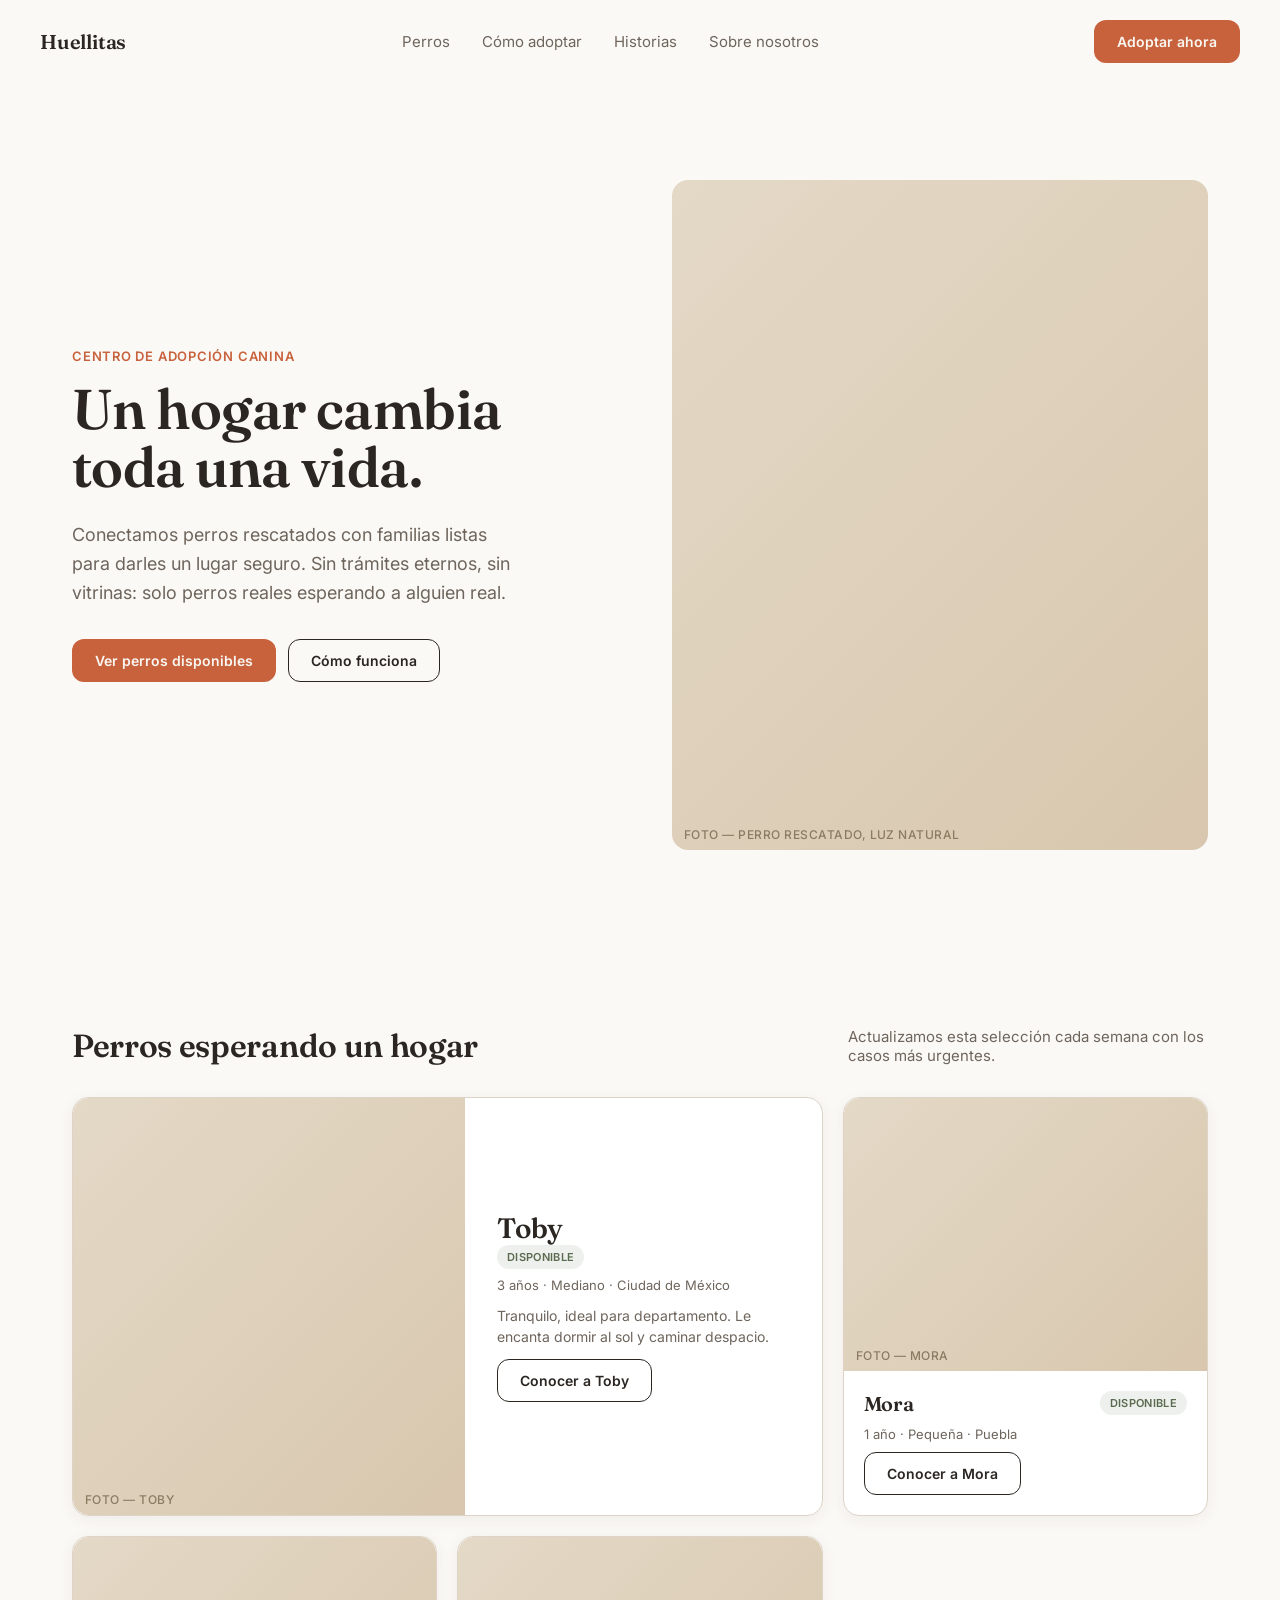
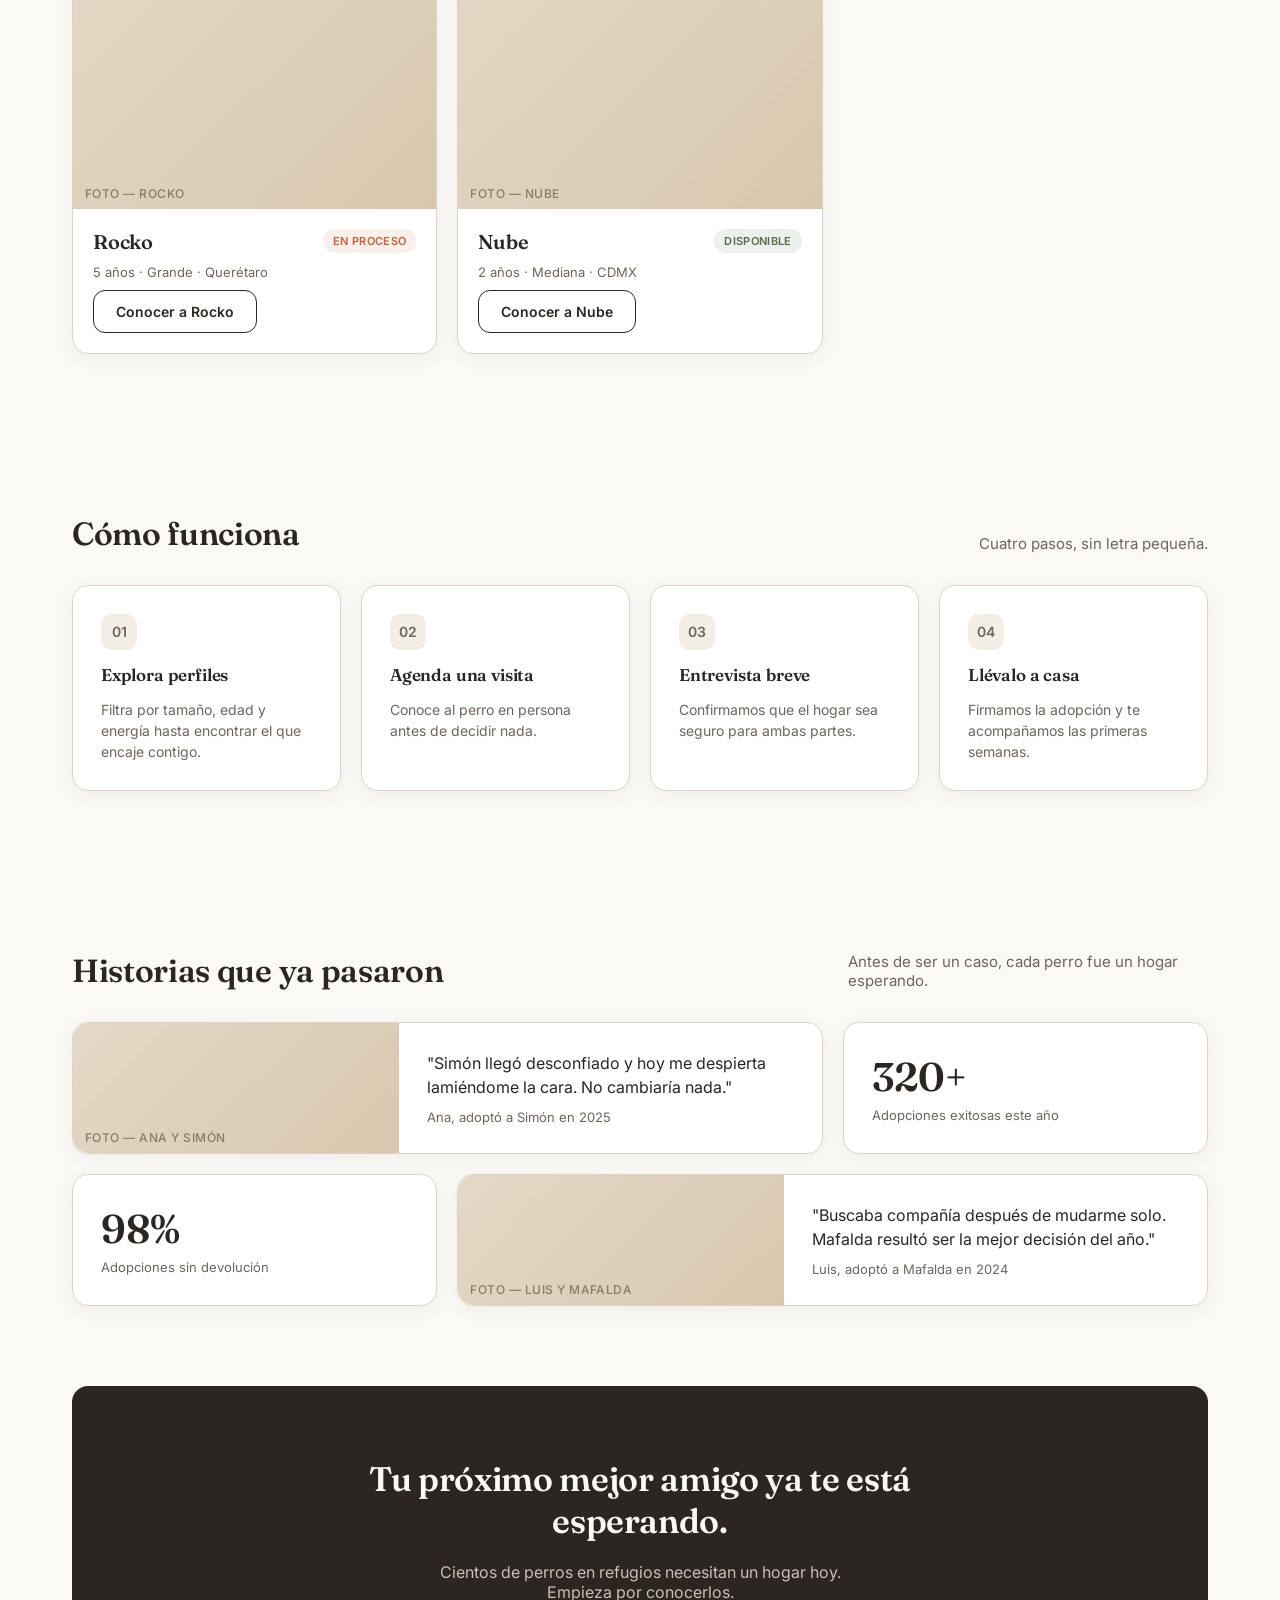
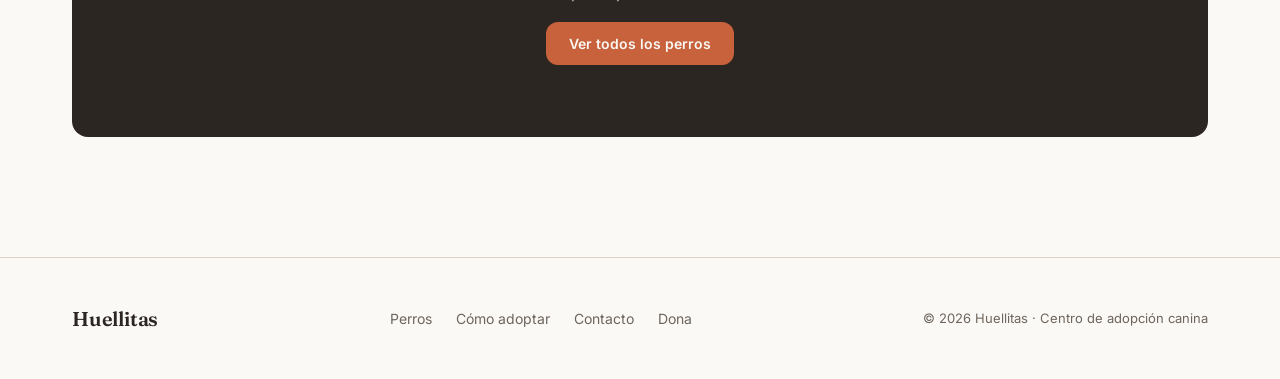
==== commit 87aaf4e3: "Revisé el código" ====
--- a/index.html
+++ b/index.html
@@ -7,7 +7,7 @@
 <link rel="preconnect" href="https://fonts.googleapis.com">
 <link rel="preconnect" href="https://fonts.gstatic.com" crossorigin>
 <link href="https://fonts.googleapis.com/css2?family=Fraunces:opsz,wght@9..144,400;9..144,500;9..144,600&family=Inter:wght@400;500;600;700&display=swap" rel="stylesheet">
-<link rel="stylesheet" href="styles/main.css">
+<link rel="stylesheet" href="css/styles.css">
 </head>
 <body>
 
@@ -15,9 +15,9 @@
   <div class="wrap nav">
     <div class="logo">Huellitas</div>
     <nav class="nav-links">
-      <a href="#">Perros</a>
-      <a href="#">Cómo adoptar</a>
-      <a href="#">Historias</a>
+      <a href="#perros">Perros</a>
+      <a href="#como-funciona">Cómo adoptar</a>
+      <a href="#historias">Historias</a>
       <a href="#">Sobre nosotros</a>
     </nav>
     <a href="#" class="btn btn-primary">Adoptar ahora</a>
@@ -33,15 +33,15 @@
       <h1>Un hogar cambia<br>toda una vida.</h1>
       <p class="lead">Conectamos perros rescatados con familias listas para darles un lugar seguro. Sin trámites eternos, sin vitrinas: solo perros reales esperando a alguien real.</p>
       <div class="hero-actions">
-        <a href="#" class="btn btn-primary">Ver perros disponibles</a>
-        <a href="#" class="btn btn-secondary">Cómo funciona</a>
+        <a href="#perros" class="btn btn-primary">Ver perros disponibles</a>
+        <a href="#como-funciona" class="btn btn-secondary">Cómo funciona</a>
       </div>
     </div>
     <div class="photo hero-photo"><span>Foto — perro rescatado, luz natural</span></div>
   </section>
 
   <!-- PERROS DESTACADOS (Bento) -->
-  <section class="section">
+  <section class="section" id="perros">
     <div class="section-head">
       <h2>Perros esperando un hogar</h2>
       <p>Actualizamos esta selección cada semana con los casos más urgentes.</p>
@@ -55,8 +55,8 @@
             <span class="badge badge-available">Disponible</span>
           </div>
           <p class="meta">3 años · Mediano · Ciudad de México</p>
-          <p style="color:var(--ink-soft);font-size:14px;line-height:1.5;">Tranquilo, ideal para departamento. Le encanta dormir al sol y caminar despacio.</p>
-          <a href="#" class="btn btn-secondary" style="margin-top:8px;">Conocer a Toby</a>
+          <p class="desc">Tranquilo, ideal para departamento. Le encanta dormir al sol y caminar despacio.</p>
+          <a href="#" class="btn btn-secondary">Conocer a Toby</a>
         </div>
       </div>
 
@@ -99,7 +99,7 @@
   </section>
 
   <!-- CÓMO FUNCIONA (Bento simétrico) -->
-  <section class="section">
+  <section class="section" id="como-funciona">
     <div class="section-head">
       <h2>Cómo funciona</h2>
       <p>Cuatro pasos, sin letra pequeña.</p>
@@ -129,7 +129,7 @@
   </section>
 
   <!-- HISTORIAS (Bento editorial) -->
-  <section class="section">
+  <section class="section" id="historias">
     <div class="section-head">
       <h2>Historias que ya pasaron</h2>
       <p>Antes de ser un caso, cada perro fue un hogar esperando.</p>
@@ -161,7 +161,7 @@
   </section>
 
   <!-- CTA FINAL — minimalismo puro -->
-  <section class="section" style="padding-top:0;">
+  <section class="section section-flush">
     <div class="cta">
       <h2>Tu próximo mejor amigo ya te está esperando.</h2>
       <p>Cientos de perros en refugios necesitan un hogar hoy. Empieza por conocerlos.</p>
@@ -175,8 +175,8 @@
   <div class="wrap footer-row">
     <div class="logo">Huellitas</div>
     <div class="footer-links">
-      <a href="#">Perros</a>
-      <a href="#">Cómo adoptar</a>
+      <a href="#perros">Perros</a>
+      <a href="#como-funciona">Cómo adoptar</a>
       <a href="#">Contacto</a>
       <a href="#">Dona</a>
     </div>
--- a/css/styles.css
+++ b/css/styles.css
@@ -0,0 +1,214 @@
+:root{
+    --bg: #FBF9F6;
+    --bg-alt: #F4EFE6;
+    --surface: #FFFFFF;
+    --ink: #2B2622;
+    --ink-soft: #6E655C;
+    --line: #DDD4C7;
+    --accent: #C7623D;
+    --accent-hover: #B0532F;
+    --accent-soft: rgba(199,98,61,0.10);
+    --green: #5B6B4F;
+    --green-soft: rgba(91,107,79,0.10);
+    --radius-lg: 16px;
+    --radius-sm: 12px;
+    --shadow-soft: 0 4px 16px rgba(43,38,34,0.06);
+    --shadow-hover: 0 8px 24px rgba(43,38,34,0.10);
+  }
+  *{box-sizing:border-box;}
+  html{scroll-behavior:smooth;scroll-padding-top:88px;}
+  body{
+    margin:0;
+    background:var(--bg);
+    color:var(--ink);
+    font-family:'Inter', sans-serif;
+    -webkit-font-smoothing:antialiased;
+  }
+  h1,h2,h3{
+    font-family:'Fraunces', serif;
+    font-weight:600;
+    margin:0;
+    letter-spacing:-0.01em;
+  }
+  p{margin:0;}
+  img{display:block;width:100%;height:100%;object-fit:cover;}
+  a{text-decoration:none;color:inherit;}
+  .wrap{max-width:1200px;margin:0 auto;padding:0 32px;}
+  @media (max-width:768px){.wrap{padding:0 20px;}}
+
+  /* placeholder de foto — solo para el mockup */
+  .photo{
+    background:linear-gradient(135deg,#E4D9C7,#D8C7AE);
+    display:flex;align-items:flex-end;justify-content:flex-start;
+    position:relative;
+    color:#8a7b62;
+  }
+  .photo span{
+    font-size:12px;font-weight:500;letter-spacing:.04em;
+    padding:8px 12px;text-transform:uppercase;
+  }
+
+  /* HEADER */
+  header{
+    position:sticky;top:0;z-index:10;
+    background:var(--bg);
+    border-bottom:1px solid transparent;
+    transition:border-color .2s ease;
+  }
+  header.scrolled{border-bottom-color:var(--line);}
+  .nav{
+    display:flex;align-items:center;justify-content:space-between;
+    padding:20px 0;
+  }
+  .logo{font-family:'Fraunces',serif;font-weight:600;font-size:20px;letter-spacing:-0.01em;}
+  .nav-links{display:flex;gap:32px;font-size:15px;color:var(--ink-soft);}
+  .nav-links a:hover{color:var(--ink);}
+  .btn{
+    display:inline-flex;align-items:center;justify-content:center;
+    padding:12px 22px;border-radius:var(--radius-sm);
+    font-size:14px;font-weight:600;
+    transition:background .15s ease,color .15s ease,border-color .15s ease;
+    cursor:pointer;border:1px solid transparent;
+  }
+  .btn-primary{background:var(--accent);color:#FAF7F2;}
+  .btn-primary:hover{background:var(--accent-hover);}
+  .btn-secondary{border-color:var(--ink);color:var(--ink);background:transparent;}
+  .btn-secondary:hover{background:var(--ink);color:var(--bg);}
+  @media (max-width:768px){
+    .nav-links{display:none;}
+  }
+
+  /* HERO — minimalismo puro, sin bento */
+  .hero{
+    padding:96px 0 96px;
+    display:grid;grid-template-columns:1fr 1fr;gap:64px;align-items:center;
+  }
+  .hero-eyebrow{
+    font-size:13px;font-weight:600;letter-spacing:.06em;text-transform:uppercase;
+    color:var(--accent);margin-bottom:16px;display:block;
+  }
+  .hero h1{font-size:56px;line-height:1.05;margin-bottom:24px;}
+  .hero p.lead{font-size:18px;color:var(--ink-soft);line-height:1.6;margin-bottom:32px;max-width:440px;}
+  .hero-actions{display:flex;gap:12px;}
+  .hero-photo{border-radius:var(--radius-lg);aspect-ratio:4/5;}
+
+  @media (max-width:900px){
+    .hero{grid-template-columns:1fr;padding:56px 0 64px;gap:32px;}
+    .hero h1{font-size:38px;}
+    .hero-photo{aspect-ratio:16/10;order:-1;}
+  }
+
+  /* SECTION LABELS */
+  .section{padding:80px 0;}
+  .section-flush{padding-top:0;}
+  .section-head{
+    display:flex;justify-content:space-between;align-items:flex-end;
+    margin-bottom:32px;gap:24px;
+  }
+  .section-head h2{font-size:32px;}
+  .section-head p{color:var(--ink-soft);font-size:15px;max-width:360px;}
+  @media (max-width:768px){
+    .section{padding:56px 0;}
+    .section-head{flex-direction:column;align-items:flex-start;gap:12px;}
+  }
+
+  /* BENTO GRID — perros destacados */
+  .bento{
+    display:grid;
+    grid-template-columns:repeat(12,1fr);
+    gap:20px;
+  }
+  .cell{
+    background:var(--surface);
+    border:1px solid var(--line);
+    border-radius:var(--radius-lg);
+    overflow:hidden;
+    box-shadow:var(--shadow-soft);
+    transition:box-shadow .2s ease,transform .2s ease;
+  }
+  .cell:hover{box-shadow:var(--shadow-hover);transform:translateY(-2px);}
+
+  /* card de perro */
+  .dog-card{display:flex;flex-direction:column;}
+  .dog-card .photo{aspect-ratio:4/3;border-radius:var(--radius-lg) var(--radius-lg) 0 0;}
+  .dog-card .body{padding:20px;display:flex;flex-direction:column;gap:10px;flex:1;}
+  .dog-card .top-row{display:flex;justify-content:space-between;align-items:flex-start;}
+  .dog-card h3{font-size:20px;}
+  .badge{
+    font-size:11px;font-weight:600;letter-spacing:.03em;text-transform:uppercase;
+    padding:5px 10px;border-radius:999px;white-space:nowrap;
+  }
+  .badge-available{background:var(--green-soft);color:var(--green);}
+  .badge-process{background:var(--accent-soft);color:var(--accent);}
+  .meta{font-size:13px;color:var(--ink-soft);}
+  .dog-card .btn{margin-top:auto;align-self:flex-start;}
+
+  .col-8{grid-column:span 8;}
+  .col-4{grid-column:span 4;}
+  .col-3{grid-column:span 3;}
+
+  .featured-dog{display:grid;grid-template-columns:1.1fr 1fr;}
+  .featured-dog .photo{aspect-ratio:auto;height:100%;border-radius:var(--radius-lg) 0 0 var(--radius-lg);}
+  .featured-dog .body{padding:32px;display:flex;flex-direction:column;gap:12px;justify-content:center;}
+  .featured-dog .btn{align-self:flex-start;}
+  .featured-dog h3{font-size:28px;}
+  .featured-dog .desc{color:var(--ink-soft);font-size:14px;line-height:1.5;}
+
+  @media (max-width:900px){
+    .bento{grid-template-columns:repeat(6,1fr);}
+    .col-8,.col-4,.col-3{grid-column:span 6;}
+    .featured-dog{grid-template-columns:1fr;}
+    .featured-dog .photo{border-radius:var(--radius-lg) var(--radius-lg) 0 0;aspect-ratio:16/10;}
+  }
+  @media (max-width:600px){
+    .bento{grid-template-columns:1fr;}
+    .col-8,.col-4,.col-3{grid-column:span 1;}
+  }
+
+  /* PROCESO — bento simétrico */
+  .process-cell{padding:28px;display:flex;flex-direction:column;gap:14px;}
+  .process-num{
+    width:36px;height:36px;border-radius:10px;
+    background:var(--bg-alt);color:var(--ink-soft);
+    display:flex;align-items:center;justify-content:center;
+    font-size:14px;font-weight:600;
+  }
+  .process-cell h3{font-size:17px;}
+  .process-cell p{font-size:14px;color:var(--ink-soft);line-height:1.5;}
+
+  /* HISTORIAS — bento editorial */
+  .story-cell{display:grid;grid-template-columns:1fr 1.3fr;}
+  .story-cell .photo{aspect-ratio:auto;height:100%;border-radius:var(--radius-lg) 0 0 var(--radius-lg);}
+  .story-cell .body{padding:28px;display:flex;flex-direction:column;justify-content:center;gap:10px;}
+  .story-cell p.quote{font-size:16px;line-height:1.5;color:var(--ink);}
+  .story-cell .who{font-size:13px;color:var(--ink-soft);}
+
+  .stat-cell{padding:28px;display:flex;flex-direction:column;justify-content:center;gap:6px;}
+  .stat-num{font-family:'Fraunces',serif;font-size:40px;font-weight:600;color:var(--ink);}
+  .stat-label{font-size:13px;color:var(--ink-soft);}
+
+  @media (max-width:900px){
+    .story-cell{grid-template-columns:1fr;}
+    .story-cell .photo{border-radius:var(--radius-lg) var(--radius-lg) 0 0;aspect-ratio:16/9;}
+  }
+
+  /* CTA final — minimalismo puro, sin grid */
+  .cta{
+    background:var(--ink);color:var(--bg);
+    border-radius:var(--radius-lg);
+    padding:72px 48px;text-align:center;
+    display:flex;flex-direction:column;align-items:center;gap:20px;
+  }
+  .cta h2{color:var(--bg);font-size:34px;max-width:560px;}
+  .cta p{color:#C9C1B6;font-size:16px;max-width:440px;}
+  .cta .btn-primary{background:var(--accent);}
+  @media (max-width:768px){
+    .cta{padding:48px 28px;}
+    .cta h2{font-size:26px;}
+  }
+
+  /* FOOTER */
+  footer{border-top:1px solid var(--line);padding:48px 0;margin-top:40px;}
+  .footer-row{display:flex;justify-content:space-between;align-items:center;flex-wrap:wrap;gap:16px;}
+  .footer-links{display:flex;gap:24px;font-size:14px;color:var(--ink-soft);}
+  .footer-copy{font-size:13px;color:var(--ink-soft);}
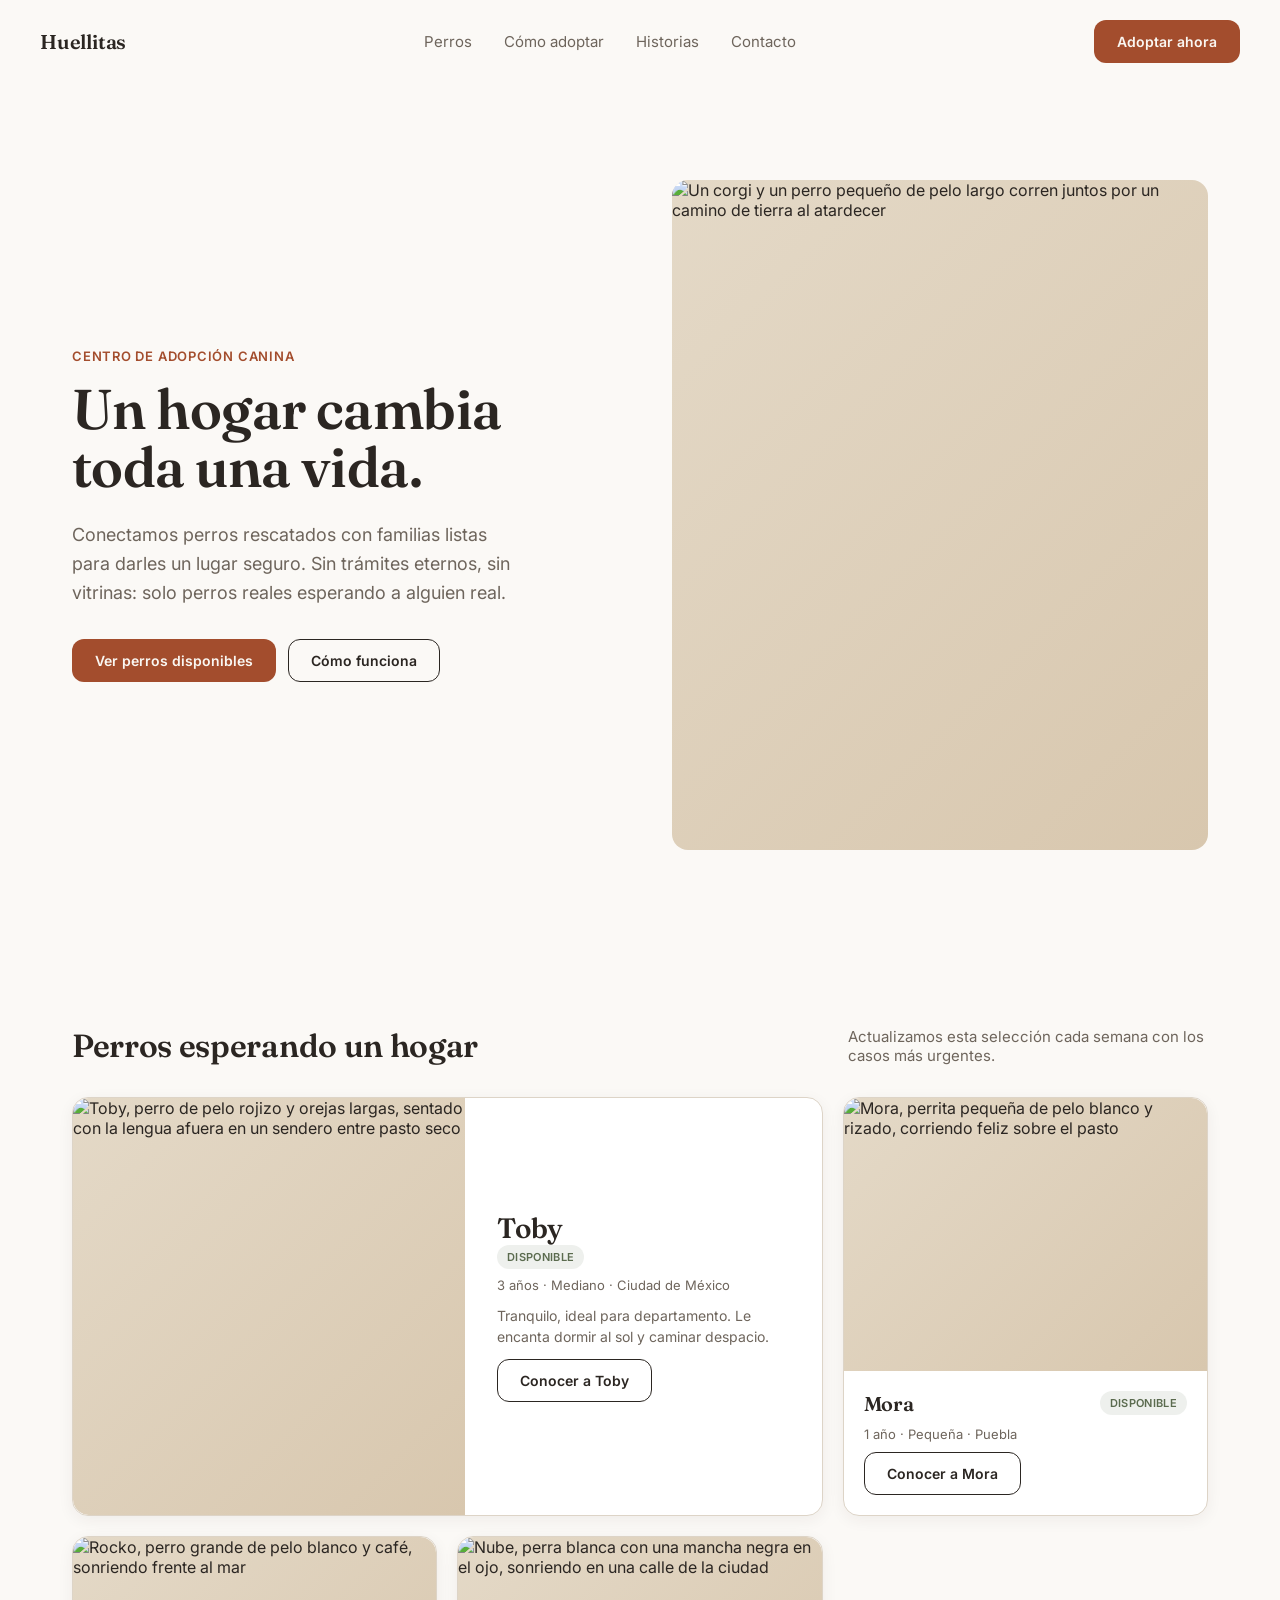
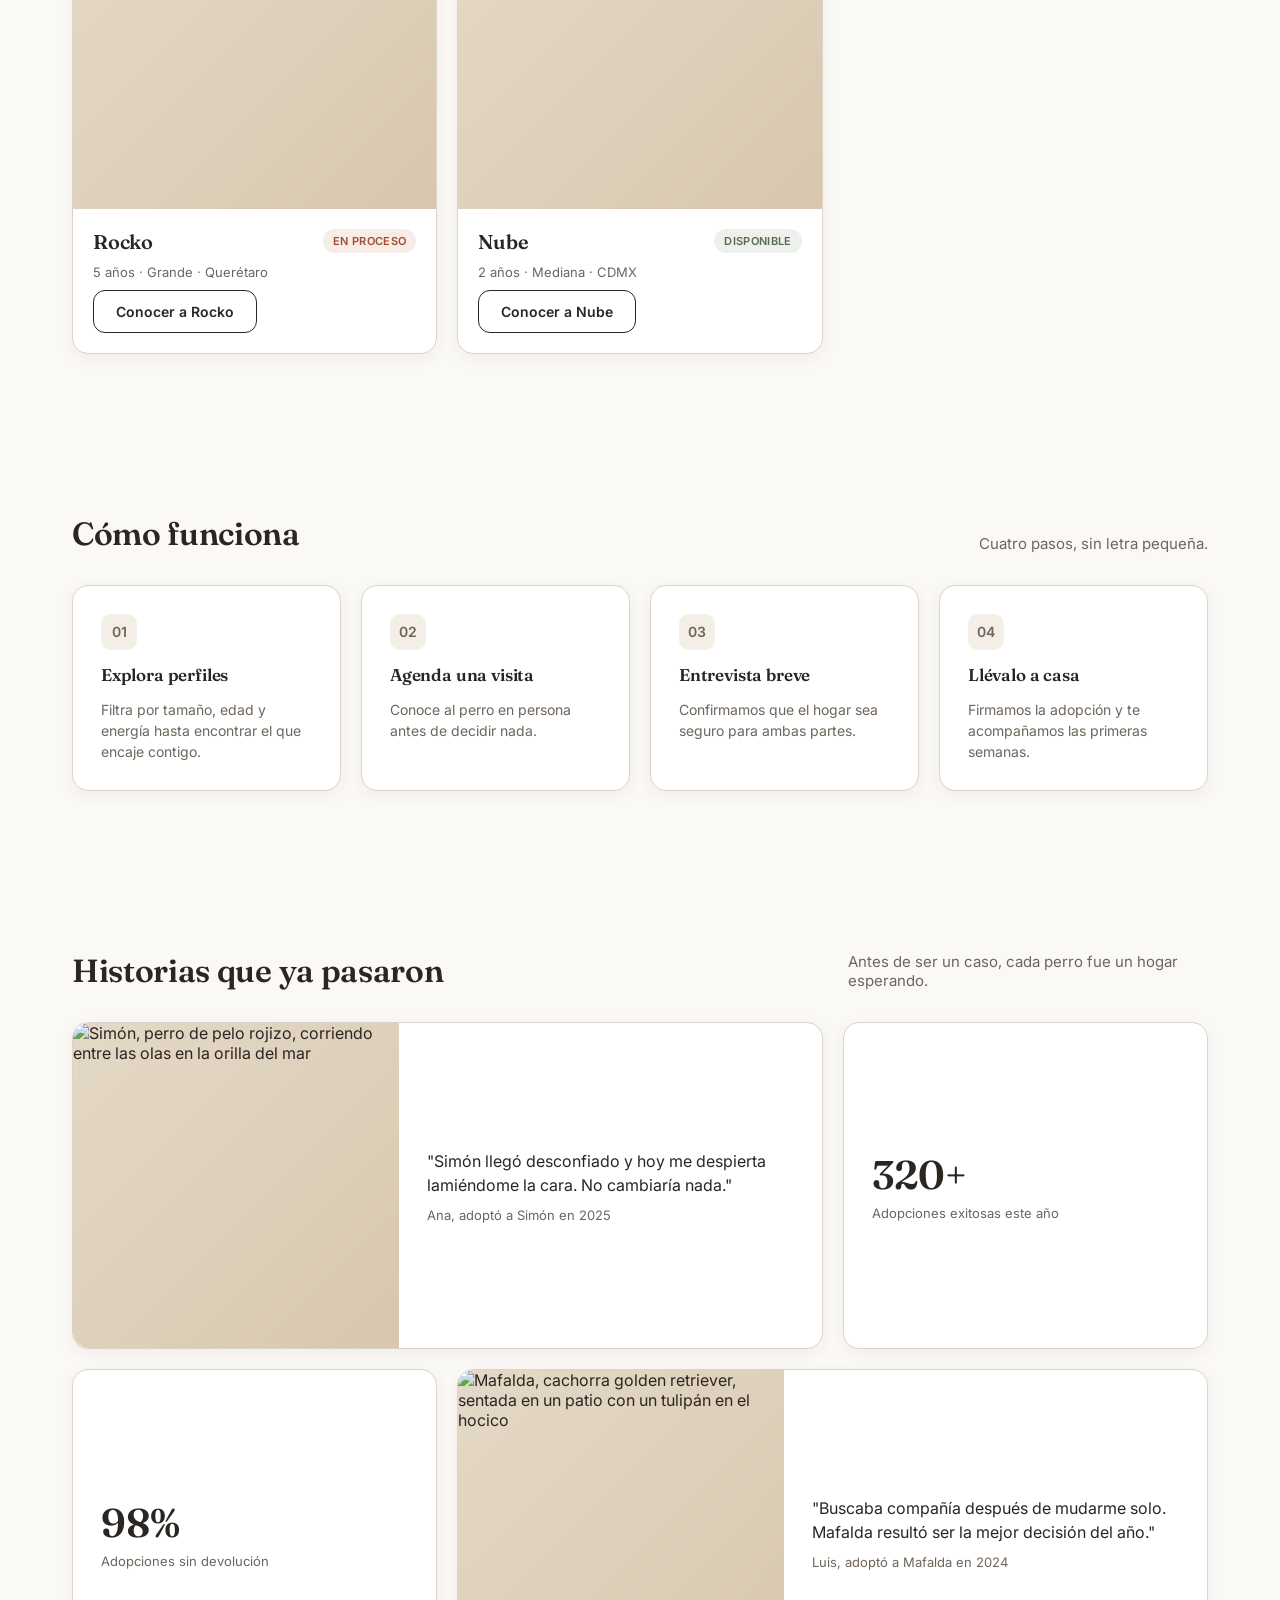
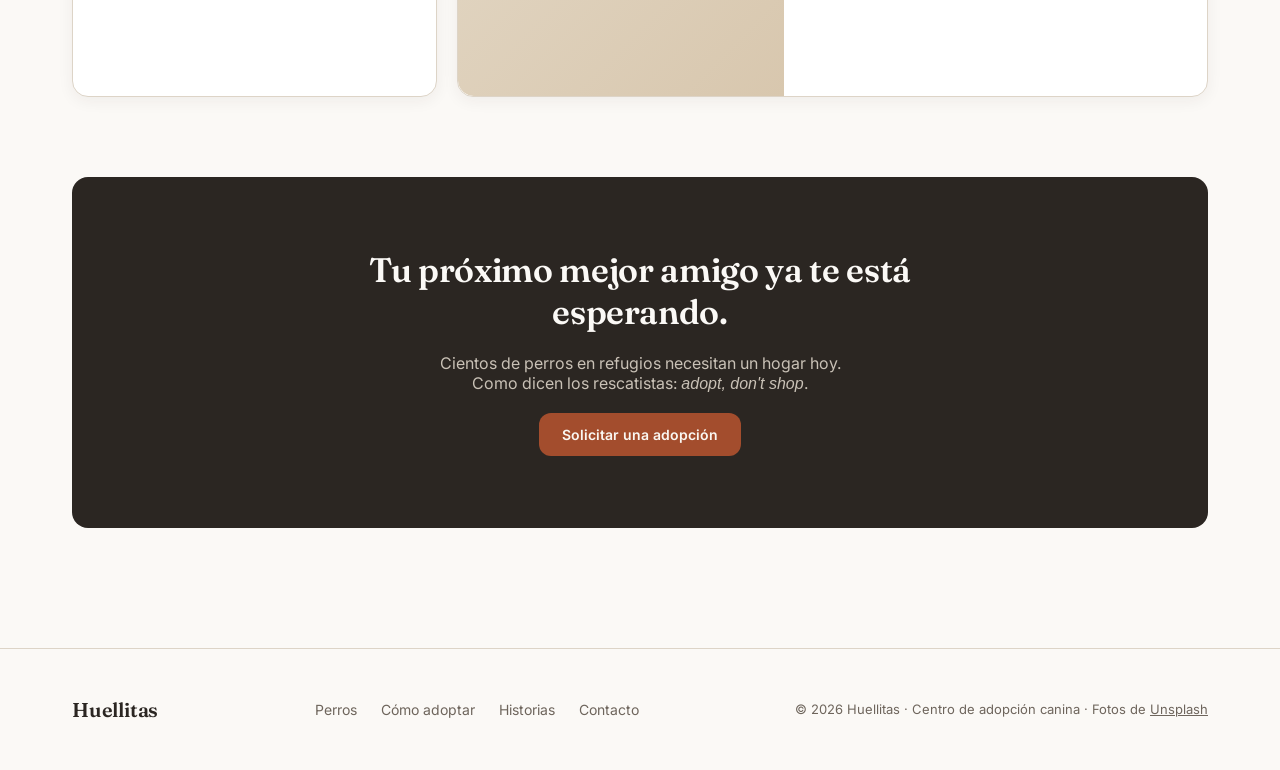
==== commit d2c0c4e7: "Mejoras de accesibilidad: imágenes con alt, página de contacto con form, ARIA y contraste" ====
--- a/index.html
+++ b/index.html
@@ -3,6 +3,7 @@
 <head>
 <meta charset="UTF-8">
 <meta name="viewport" content="width=device-width, initial-scale=1.0">
+<meta name="description" content="Huellitas, centro de adopción canina: conoce perros rescatados que buscan un hogar.">
 <title>HUELLITAS — Centro de adopción canina</title>
 <link rel="preconnect" href="https://fonts.googleapis.com">
 <link rel="preconnect" href="https://fonts.gstatic.com" crossorigin>
@@ -11,44 +12,50 @@
 </head>
 <body>
 
-<header id="siteHeader">
+<a href="#contenido" class="skip-link">Saltar al contenido principal</a>
+
+<header id="siteHeader" role="banner">
   <div class="wrap nav">
-    <div class="logo">Huellitas</div>
-    <nav class="nav-links">
+    <a href="index.html" class="logo" aria-label="Huellitas, ir al inicio">Huellitas</a>
+    <nav class="nav-links" aria-label="Navegación principal">
       <a href="#perros">Perros</a>
       <a href="#como-funciona">Cómo adoptar</a>
       <a href="#historias">Historias</a>
-      <a href="#">Sobre nosotros</a>
+      <a href="contacto.html">Contacto</a>
     </nav>
-    <a href="#" class="btn btn-primary">Adoptar ahora</a>
+    <a href="contacto.html" class="btn btn-primary">Adoptar ahora</a>
   </div>
 </header>
 
-<main class="wrap">
+<main id="contenido" class="wrap">
 
   <!-- HERO -->
-  <section class="hero">
+  <section class="hero" aria-labelledby="hero-titulo">
     <div>
-      <span class="hero-eyebrow">Centro de adopción canina</span>
-      <h1>Un hogar cambia<br>toda una vida.</h1>
+      <p class="hero-eyebrow">Centro de adopción canina</p>
+      <h1 id="hero-titulo">Un hogar cambia<br>toda una vida.</h1>
       <p class="lead">Conectamos perros rescatados con familias listas para darles un lugar seguro. Sin trámites eternos, sin vitrinas: solo perros reales esperando a alguien real.</p>
       <div class="hero-actions">
         <a href="#perros" class="btn btn-primary">Ver perros disponibles</a>
         <a href="#como-funciona" class="btn btn-secondary">Cómo funciona</a>
       </div>
     </div>
-    <div class="photo hero-photo"><span>Foto — perro rescatado, luz natural</span></div>
+    <div class="photo hero-photo">
+      <img src="https://images.unsplash.com/photo-1548199973-03cce0bbc87b?w=900&q=80&auto=format&fit=crop" width="900" height="1125" alt="Un corgi y un perro pequeño de pelo largo corren juntos por un camino de tierra al atardecer">
+    </div>
   </section>
 
   <!-- PERROS DESTACADOS (Bento) -->
-  <section class="section" id="perros">
+  <section class="section" id="perros" aria-labelledby="perros-titulo">
     <div class="section-head">
-      <h2>Perros esperando un hogar</h2>
+      <h2 id="perros-titulo">Perros esperando un hogar</h2>
       <p>Actualizamos esta selección cada semana con los casos más urgentes.</p>
     </div>
     <div class="bento">
-      <div class="cell featured-dog col-8">
-        <div class="photo"><span>Foto — Toby</span></div>
+      <article class="cell featured-dog col-8">
+        <div class="photo">
+          <img src="https://images.unsplash.com/photo-1544568100-847a948585b9?w=900&q=80&auto=format&fit=crop" width="900" height="675" loading="lazy" alt="Toby, perro de pelo rojizo y orejas largas, sentado con la lengua afuera en un sendero entre pasto seco">
+        </div>
         <div class="body">
           <div class="top-row">
             <h3>Toby</h3>
@@ -56,131 +63,145 @@
           </div>
           <p class="meta">3 años · Mediano · Ciudad de México</p>
           <p class="desc">Tranquilo, ideal para departamento. Le encanta dormir al sol y caminar despacio.</p>
-          <a href="#" class="btn btn-secondary">Conocer a Toby</a>
-        </div>
-      </div>
-
-      <div class="cell dog-card col-4">
-        <div class="photo"><span>Foto — Mora</span></div>
+          <a href="contacto.html?perro=toby" class="btn btn-secondary">Conocer a Toby</a>
+        </div>
+      </article>
+
+      <article class="cell dog-card col-4">
+        <div class="photo">
+          <img src="https://images.unsplash.com/photo-1534361960057-19889db9621e?w=600&q=80&auto=format&fit=crop" width="600" height="450" loading="lazy" alt="Mora, perrita pequeña de pelo blanco y rizado, corriendo feliz sobre el pasto">
+        </div>
         <div class="body">
           <div class="top-row">
             <h3>Mora</h3>
             <span class="badge badge-available">Disponible</span>
           </div>
           <p class="meta">1 año · Pequeña · Puebla</p>
-          <a href="#" class="btn btn-secondary">Conocer a Mora</a>
-        </div>
-      </div>
-
-      <div class="cell dog-card col-4">
-        <div class="photo"><span>Foto — Rocko</span></div>
+          <a href="contacto.html?perro=mora" class="btn btn-secondary">Conocer a Mora</a>
+        </div>
+      </article>
+
+      <article class="cell dog-card col-4">
+        <div class="photo">
+          <img src="https://images.unsplash.com/photo-1587300003388-59208cc962cb?w=600&q=80&auto=format&fit=crop" width="600" height="450" loading="lazy" alt="Rocko, perro grande de pelo blanco y café, sonriendo frente al mar">
+        </div>
         <div class="body">
           <div class="top-row">
             <h3>Rocko</h3>
             <span class="badge badge-process">En proceso</span>
           </div>
           <p class="meta">5 años · Grande · Querétaro</p>
-          <a href="#" class="btn btn-secondary">Conocer a Rocko</a>
-        </div>
-      </div>
-
-      <div class="cell dog-card col-4">
-        <div class="photo"><span>Foto — Nube</span></div>
+          <a href="contacto.html?perro=rocko" class="btn btn-secondary">Conocer a Rocko</a>
+        </div>
+      </article>
+
+      <article class="cell dog-card col-4">
+        <div class="photo">
+          <img src="https://images.unsplash.com/photo-1477884213360-7e9d7dcc1e48?w=600&q=80&auto=format&fit=crop" width="600" height="450" loading="lazy" alt="Nube, perra blanca con una mancha negra en el ojo, sonriendo en una calle de la ciudad">
+        </div>
         <div class="body">
           <div class="top-row">
             <h3>Nube</h3>
             <span class="badge badge-available">Disponible</span>
           </div>
           <p class="meta">2 años · Mediana · CDMX</p>
-          <a href="#" class="btn btn-secondary">Conocer a Nube</a>
-        </div>
-      </div>
+          <a href="contacto.html?perro=nube" class="btn btn-secondary">Conocer a Nube</a>
+        </div>
+      </article>
     </div>
   </section>
 
   <!-- CÓMO FUNCIONA (Bento simétrico) -->
-  <section class="section" id="como-funciona">
+  <section class="section" id="como-funciona" aria-labelledby="como-titulo">
     <div class="section-head">
-      <h2>Cómo funciona</h2>
+      <h2 id="como-titulo">Cómo funciona</h2>
       <p>Cuatro pasos, sin letra pequeña.</p>
     </div>
-    <div class="bento">
-      <div class="cell process-cell col-3">
-        <div class="process-num">01</div>
+    <ol class="bento">
+      <li class="cell process-cell col-3">
+        <span class="process-num" aria-hidden="true">01</span>
         <h3>Explora perfiles</h3>
         <p>Filtra por tamaño, edad y energía hasta encontrar el que encaje contigo.</p>
-      </div>
-      <div class="cell process-cell col-3">
-        <div class="process-num">02</div>
+      </li>
+      <li class="cell process-cell col-3">
+        <span class="process-num" aria-hidden="true">02</span>
         <h3>Agenda una visita</h3>
         <p>Conoce al perro en persona antes de decidir nada.</p>
-      </div>
-      <div class="cell process-cell col-3">
-        <div class="process-num">03</div>
+      </li>
+      <li class="cell process-cell col-3">
+        <span class="process-num" aria-hidden="true">03</span>
         <h3>Entrevista breve</h3>
         <p>Confirmamos que el hogar sea seguro para ambas partes.</p>
-      </div>
-      <div class="cell process-cell col-3">
-        <div class="process-num">04</div>
+      </li>
+      <li class="cell process-cell col-3">
+        <span class="process-num" aria-hidden="true">04</span>
         <h3>Llévalo a casa</h3>
         <p>Firmamos la adopción y te acompañamos las primeras semanas.</p>
-      </div>
-    </div>
+      </li>
+    </ol>
   </section>
 
   <!-- HISTORIAS (Bento editorial) -->
-  <section class="section" id="historias">
+  <section class="section" id="historias" aria-labelledby="historias-titulo">
     <div class="section-head">
-      <h2>Historias que ya pasaron</h2>
+      <h2 id="historias-titulo">Historias que ya pasaron</h2>
       <p>Antes de ser un caso, cada perro fue un hogar esperando.</p>
     </div>
     <div class="bento">
-      <div class="cell story-cell col-8">
-        <div class="photo"><span>Foto — Ana y Simón</span></div>
-        <div class="body">
-          <p class="quote">"Simón llegó desconfiado y hoy me despierta lamiéndome la cara. No cambiaría nada."</p>
-          <p class="who">Ana, adoptó a Simón en 2025</p>
-        </div>
+      <figure class="cell story-cell col-8">
+        <div class="photo">
+          <img src="https://images.unsplash.com/photo-1530281700549-e82e7bf110d6?w=700&q=80&auto=format&fit=crop" width="700" height="700" loading="lazy" alt="Simón, perro de pelo rojizo, corriendo entre las olas en la orilla del mar">
+        </div>
+        <div class="body">
+          <blockquote class="quote">
+            <p>"Simón llegó desconfiado y hoy me despierta lamiéndome la cara. No cambiaría nada."</p>
+          </blockquote>
+          <figcaption class="who">Ana, adoptó a Simón en 2025</figcaption>
+        </div>
+      </figure>
+      <div class="cell stat-cell col-4">
+        <p class="stat-num">320+</p>
+        <p class="stat-label">Adopciones exitosas este año</p>
       </div>
       <div class="cell stat-cell col-4">
-        <div class="stat-num">320+</div>
-        <div class="stat-label">Adopciones exitosas este año</div>
+        <p class="stat-num">98%</p>
+        <p class="stat-label">Adopciones sin devolución</p>
       </div>
-      <div class="cell stat-cell col-4">
-        <div class="stat-num">98%</div>
-        <div class="stat-label">Adopciones sin devolución</div>
-      </div>
-      <div class="cell story-cell col-8">
-        <div class="photo"><span>Foto — Luis y Mafalda</span></div>
-        <div class="body">
-          <p class="quote">"Buscaba compañía después de mudarme solo. Mafalda resultó ser la mejor decisión del año."</p>
-          <p class="who">Luis, adoptó a Mafalda en 2024</p>
-        </div>
-      </div>
+      <figure class="cell story-cell col-8">
+        <div class="photo">
+          <img src="https://images.unsplash.com/photo-1552053831-71594a27632d?w=700&q=80&auto=format&fit=crop" width="700" height="700" loading="lazy" alt="Mafalda, cachorra golden retriever, sentada en un patio con un tulipán en el hocico">
+        </div>
+        <div class="body">
+          <blockquote class="quote">
+            <p>"Buscaba compañía después de mudarme solo. Mafalda resultó ser la mejor decisión del año."</p>
+          </blockquote>
+          <figcaption class="who">Luis, adoptó a Mafalda en 2024</figcaption>
+        </div>
+      </figure>
     </div>
   </section>
 
   <!-- CTA FINAL — minimalismo puro -->
-  <section class="section section-flush">
+  <section class="section section-flush" aria-labelledby="cta-titulo">
     <div class="cta">
-      <h2>Tu próximo mejor amigo ya te está esperando.</h2>
-      <p>Cientos de perros en refugios necesitan un hogar hoy. Empieza por conocerlos.</p>
-      <a href="#" class="btn btn-primary">Ver todos los perros</a>
+      <h2 id="cta-titulo">Tu próximo mejor amigo ya te está esperando.</h2>
+      <p>Cientos de perros en refugios necesitan un hogar hoy. Como dicen los rescatistas: <span lang="en"><em>adopt, don't shop</em></span>.</p>
+      <a href="contacto.html" class="btn btn-primary">Solicitar una adopción</a>
     </div>
   </section>
 
 </main>
 
-<footer>
+<footer role="contentinfo">
   <div class="wrap footer-row">
-    <div class="logo">Huellitas</div>
-    <div class="footer-links">
+    <a href="index.html" class="logo" aria-label="Huellitas, ir al inicio">Huellitas</a>
+    <nav class="footer-links" aria-label="Navegación del pie de página">
       <a href="#perros">Perros</a>
       <a href="#como-funciona">Cómo adoptar</a>
-      <a href="#">Contacto</a>
-      <a href="#">Dona</a>
-    </div>
-    <div class="footer-copy">© 2026 Huellitas · Centro de adopción canina</div>
+      <a href="#historias">Historias</a>
+      <a href="contacto.html">Contacto</a>
+    </nav>
+    <p class="footer-copy">© 2026 Huellitas · Centro de adopción canina · Fotos de <a href="https://unsplash.com" lang="en">Unsplash</a></p>
   </div>
 </footer>
 
--- a/css/styles.css
+++ b/css/styles.css
@@ -5,9 +5,9 @@
     --ink: #2B2622;
     --ink-soft: #6E655C;
     --line: #DDD4C7;
-    --accent: #C7623D;
-    --accent-hover: #B0532F;
-    --accent-soft: rgba(199,98,61,0.10);
+    --accent: #A34D2D;
+    --accent-hover: #8A3F24;
+    --accent-soft: rgba(163,77,45,0.10);
     --green: #5B6B4F;
     --green-soft: rgba(91,107,79,0.10);
     --radius-lg: 16px;
@@ -36,17 +36,26 @@
   .wrap{max-width:1200px;margin:0 auto;padding:0 32px;}
   @media (max-width:768px){.wrap{padding:0 20px;}}
 
-  /* placeholder de foto — solo para el mockup */
+  /* contenedor de foto — el degradado se ve mientras carga la imagen */
   .photo{
     background:linear-gradient(135deg,#E4D9C7,#D8C7AE);
-    display:flex;align-items:flex-end;justify-content:flex-start;
-    position:relative;
-    color:#8a7b62;
-  }
-  .photo span{
-    font-size:12px;font-weight:500;letter-spacing:.04em;
-    padding:8px 12px;text-transform:uppercase;
-  }
+    overflow:hidden;
+  }
+
+  /* ACCESIBILIDAD */
+  .skip-link{
+    position:absolute;left:16px;top:-48px;z-index:20;
+    background:var(--ink);color:var(--bg);
+    padding:10px 16px;border-radius:var(--radius-sm);font-size:14px;font-weight:600;
+    transition:top .15s ease;
+  }
+  .skip-link:focus{top:12px;}
+  .sr-only{
+    position:absolute;width:1px;height:1px;padding:0;margin:-1px;
+    overflow:hidden;clip:rect(0,0,0,0);white-space:nowrap;border:0;
+  }
+  :focus-visible{outline:3px solid var(--accent);outline-offset:3px;}
+  .cta :focus-visible{outline-color:var(--bg);}
 
   /* HEADER */
   header{
@@ -62,13 +71,14 @@
   }
   .logo{font-family:'Fraunces',serif;font-weight:600;font-size:20px;letter-spacing:-0.01em;}
   .nav-links{display:flex;gap:32px;font-size:15px;color:var(--ink-soft);}
-  .nav-links a:hover{color:var(--ink);}
+  .nav-links a:hover,.nav-links a[aria-current="page"]{color:var(--ink);}
+  .nav-links a[aria-current="page"]{text-decoration:underline;text-underline-offset:6px;}
   .btn{
     display:inline-flex;align-items:center;justify-content:center;
     padding:12px 22px;border-radius:var(--radius-sm);
     font-size:14px;font-weight:600;
     transition:background .15s ease,color .15s ease,border-color .15s ease;
-    cursor:pointer;border:1px solid transparent;
+    cursor:pointer;border:1px solid transparent;font-family:inherit;
   }
   .btn-primary{background:var(--accent);color:#FAF7F2;}
   .btn-primary:hover{background:var(--accent-hover);}
@@ -165,6 +175,11 @@
     .col-8,.col-4,.col-3{grid-column:span 1;}
   }
 
+  /* listas y figuras usadas como grid: sin estilos por defecto */
+  ol.bento{list-style:none;margin:0;padding:0;}
+  figure.cell{margin:0;}
+  blockquote{margin:0;}
+
   /* PROCESO — bento simétrico */
   .process-cell{padding:28px;display:flex;flex-direction:column;gap:14px;}
   .process-num{
@@ -180,7 +195,7 @@
   .story-cell{display:grid;grid-template-columns:1fr 1.3fr;}
   .story-cell .photo{aspect-ratio:auto;height:100%;border-radius:var(--radius-lg) 0 0 var(--radius-lg);}
   .story-cell .body{padding:28px;display:flex;flex-direction:column;justify-content:center;gap:10px;}
-  .story-cell p.quote{font-size:16px;line-height:1.5;color:var(--ink);}
+  .story-cell .quote p{font-size:16px;line-height:1.5;color:var(--ink);}
   .story-cell .who{font-size:13px;color:var(--ink-soft);}
 
   .stat-cell{padding:28px;display:flex;flex-direction:column;justify-content:center;gap:6px;}
@@ -210,5 +225,53 @@
   /* FOOTER */
   footer{border-top:1px solid var(--line);padding:48px 0;margin-top:40px;}
   .footer-row{display:flex;justify-content:space-between;align-items:center;flex-wrap:wrap;gap:16px;}
-  .footer-links{display:flex;gap:24px;font-size:14px;color:var(--ink-soft);}
+  .footer-links{display:flex;flex-wrap:wrap;gap:24px;font-size:14px;color:var(--ink-soft);}
+  .footer-links a:hover{color:var(--ink);}
+  .footer-copy a{text-decoration:underline;}
   .footer-copy{font-size:13px;color:var(--ink-soft);}
+
+  /* CONTACTO */
+  .contact{
+    display:grid;grid-template-columns:1fr 1.15fr;gap:64px;align-items:start;
+    padding:72px 0 40px;
+  }
+  .contact h1{font-size:44px;line-height:1.1;margin-bottom:20px;}
+  .contact .lead{font-size:17px;color:var(--ink-soft);line-height:1.6;margin-bottom:32px;max-width:440px;}
+  .contact-photo{border-radius:var(--radius-lg);aspect-ratio:4/3;}
+  @media (max-width:900px){
+    .contact{grid-template-columns:1fr;gap:32px;padding:48px 0 24px;}
+    .contact h1{font-size:34px;}
+  }
+
+  /* FORMULARIO */
+  .form{padding:32px;display:flex;flex-direction:column;gap:22px;}
+  .form:hover{transform:none;}
+  .form-note{font-size:13px;color:var(--ink-soft);}
+  .field{display:flex;flex-direction:column;gap:8px;min-width:0;}
+  .field-row{display:grid;grid-template-columns:1fr 1fr;gap:20px;}
+  @media (max-width:600px){
+    .form{padding:24px;}
+    .field-row{grid-template-columns:1fr;}
+  }
+  .field label,.field legend{font-size:14px;font-weight:600;}
+  fieldset.field{border:0;margin:0;padding:0;}
+  fieldset.field legend{padding:0;margin-bottom:8px;}
+  .form input[type="text"],.form input[type="email"],.form input[type="tel"],
+  .form select,.form textarea{
+    font:inherit;font-size:15px;color:var(--ink);
+    background:var(--surface);
+    border:1px solid #8C8278;border-radius:10px;
+    padding:12px 14px;width:100%;
+  }
+  .form textarea{resize:vertical;}
+  .form input:focus-visible,.form select:focus-visible,.form textarea:focus-visible{
+    outline-offset:0;border-color:var(--accent);
+  }
+  .hint{font-size:13px;color:var(--ink-soft);}
+  .choices{display:flex;gap:24px;flex-wrap:wrap;}
+  .choice{display:flex;align-items:center;gap:10px;font-size:14px;}
+  .choice input{width:18px;height:18px;margin:0;accent-color:var(--accent);flex-shrink:0;}
+  .form .btn{align-self:flex-start;font-size:15px;}
+  .form-status{font-size:14px;font-weight:600;color:var(--accent);}
+  .form-status:empty{display:none;}
+  .form-status.ok{color:var(--green);}
